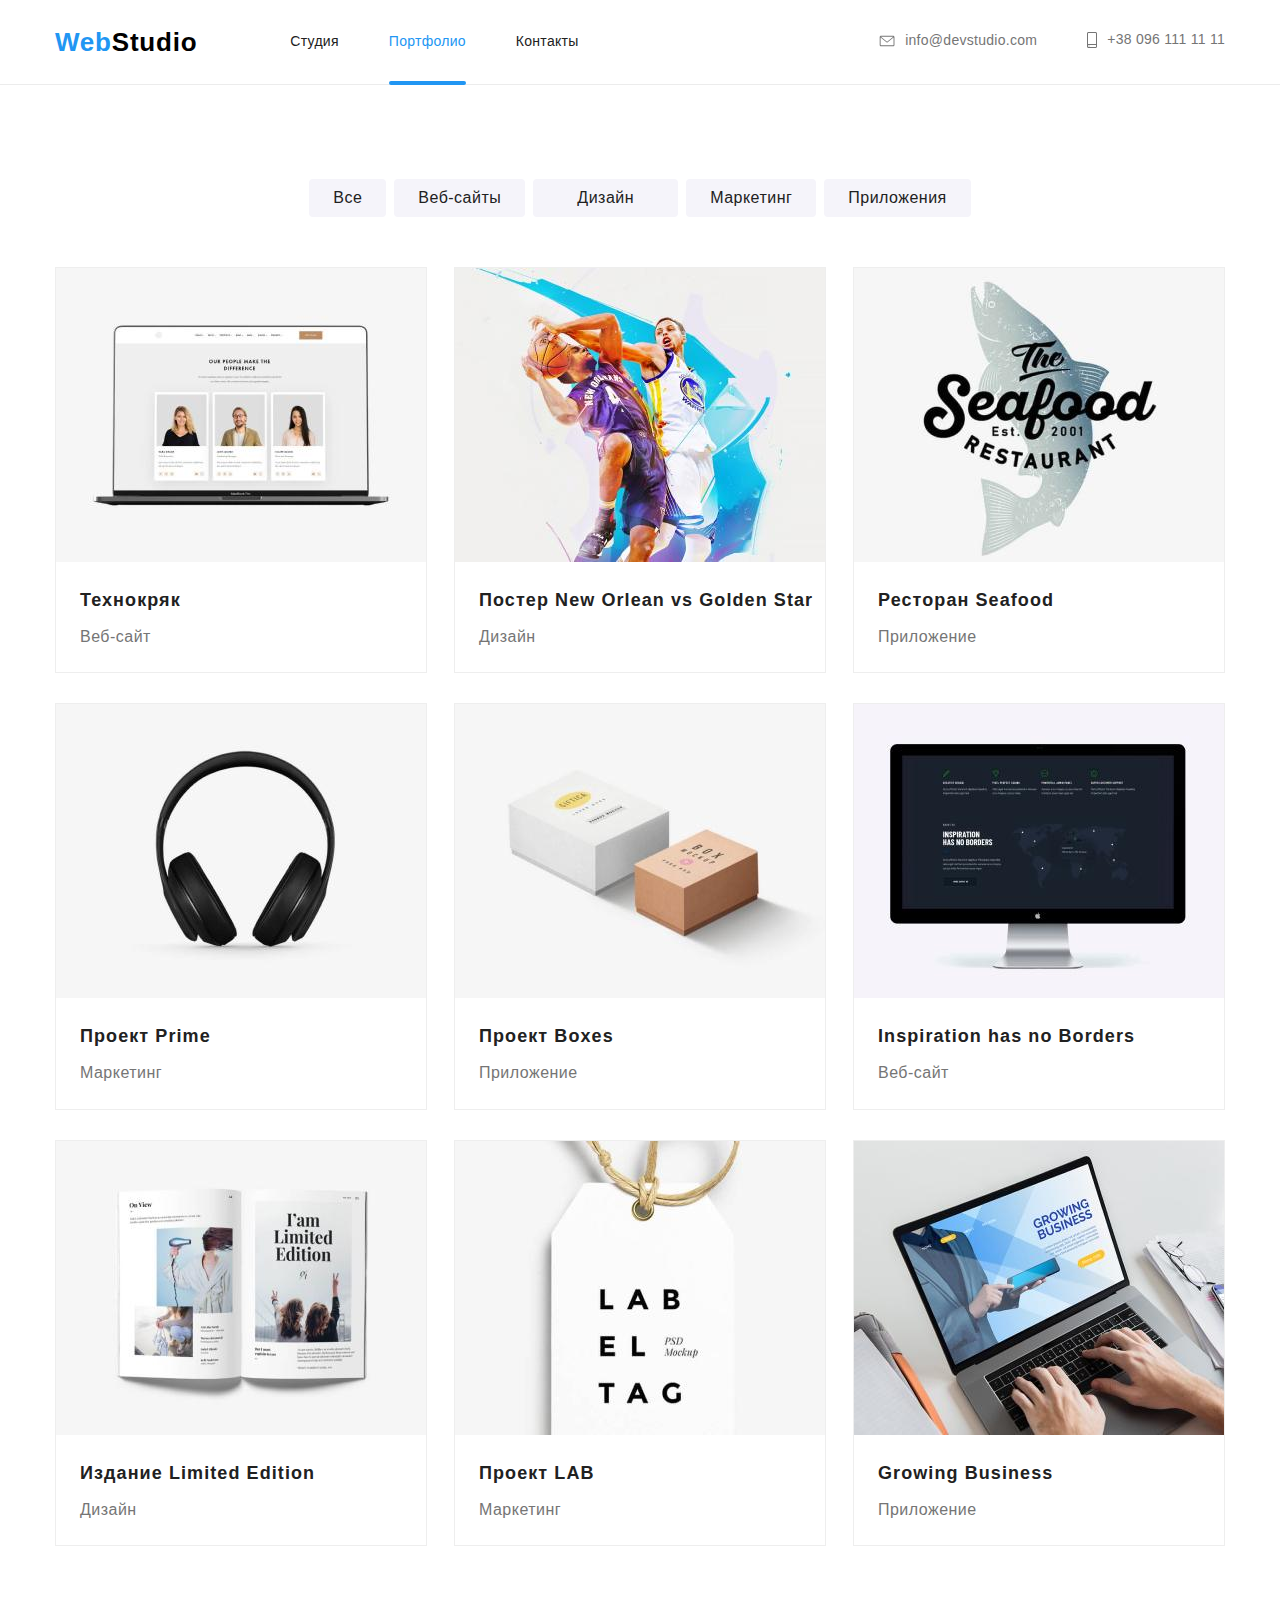
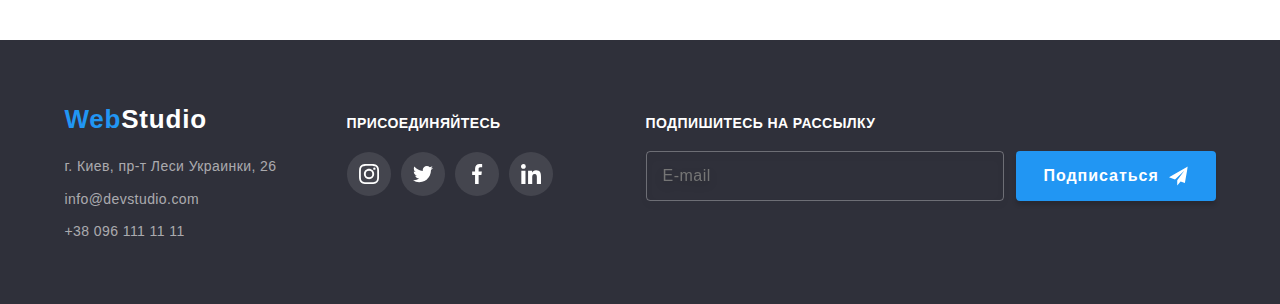
==== portfolio.html @ d6c5b0b2 "Виконано SASS компілювання" ====
<!DOCTYPE html>
<html lang="ru">
  <head>
    <meta charset="UTF-8" />
    <meta http-equiv="X-UA-Compatible" content="IE=edge" />
    <meta name="viewport" content="width=device-width, initial-scale=1.0" />
    <title>Портфолио</title>
    <link
      href="https://fonts.google.com/share?selection.family=Raleway:wght@700%7CRoboto:wght@400;500;700;900"
      rel="stylesheet"
    />
    <link
      rel="stylesheet"
      href="https://cdnjs.cloudflare.com/ajax/libs/modern-normalize/1.0.0/modern-normalize.min.css"
    />
    <link rel="stylesheet" href="./css/styles.css" />
  </head>
  <body>
    <!-- Header -->
    <header class="header">
      <div class="container header-container">
        <nav class="header-nav">
          <a class="nav-logo" href=""> <span class="web">Web</span>Studio</a>
          <ul class="site-nav">
            <li class="header-item">
              <a href="./index.html" class="link">Студия</a>
            </li>
            <li class="header-item">
              <a href="./portfolio.html" class="link current">Портфолио</a>
            </li>
            <li class="header-item">
              <a href="" class="link">Контакты</a>
            </li>
          </ul>
        </nav>
        <ul class="contact">
        <li class="contact-item">
          <a href="mailto:info@devstudio.com" class="link">
            <svg class="contact-icon" width="16px" height="12px">
              <use href="./images/images-decoration/icons.svg#icon-envelope" class="contact-icon-svg"></use>
            </svg>info@devstudio.com</a>
        </li>
        <li class="contact-item">
          <a href="tel:+380961111111" class="link"><svg class="contact-icon" width="10px" height="16px">
              <use href="./images/images-decoration/icons.svg#icon-smartphone" class="contact-icon-svg"></use>
            </svg>+38 096 111 11 11</a>
        </li>
      </ul>
      </div>
    </header>
    <main>
      <!-- Portfolio -->
      <section class="section Portfolio">
        <div class="container">
          <h1 hidden>Filter-bottons</h1>
          <ul class="buttons-list">
            <li class="buttons">
              <button class="button all current" type="button">Все</button>
            </li>
            <li class="buttons">
              <button class="button sites" type="button">Веб-сайты</button>
            </li>
            <li class="buttons">
              <button class="button designe" type="button">Дизайн</button>
            </li>
            <li class="buttons">
              <button class="button marketing" type="button">Маркетинг</button>
            </li>
            <li class="buttons">
              <button class="button apps" type="button">Приложения</button>
            </li>
          </ul>
          <!-- All filters -->
          <h2 class="filter-title" hidden>All-filters</h2>
          <ul class="filter-list">
            <li class="filter-item">
              <a href="" class="filter-item-link">
                <div class="image-thumb">
                <img
                  class="filter-img"
                  src="./images/images-portfolio/img1.jpg"
                  alt="открытый лептоп"
                  width="370"
                  height="294"
                />
                <div class="overlay-filter-item">
                   <p class="overlay-filter-item-text">Технокряк это современная площадка распространения коронавируса. Компании используют эту платформу для цифрового шпионажа и атак на защищённые сервера конкурентов.</p>
                </div>
                </div>
                <div class="filter">
                  <h3 class="filter-subtitle">Технокряк</h3>
                  <p class="filter-paragraph">Веб-сайт</p>
                </div>
              </a>
            </li>
            <li class="filter-item">
              <a href="" class="filter-item-link">
                <div class="image-thumb">
                <img
                  class="filter-img"
                  src="./images/images-portfolio/img2.jpg"
                  alt="баскетболисты"
                  width="370"
                  height="294"
                />
                <div class="overlay-filter-item">
                   <p class="overlay-filter-item-text">Технокряк это современная площадка распространения коронавируса. Компании используют эту платформу для цифрового шпионажа и атак на защищённые сервера конкурентов.</p>
                </div>
                </div>
                <div class="filter lessmargin">
                  <h3 class="filter-subtitle" lang="en">
                    <span>Постер</span> New Orlean vs Golden Star
                  </h3>
                  <p class="filter-paragraph">Дизайн</p>
                </div>
              </a>
            </li>
            <li class="filter-item">
              <a href="" class="filter-item-link">
                <div class="image-thumb">
                <img
                  class="filter-img"
                  src="./images/images-portfolio/img3.jpg"
                  alt="логотип ресторана"
                  width="370"
                  height="294"
                />
                <div class="overlay-filter-item">
                   <p class="overlay-filter-item-text">Технокряк это современная площадка распространения коронавируса. Компании используют эту платформу для цифрового шпионажа и атак на защищённые сервера конкурентов.</p>
                </div>
                </div>
                <div class="filter">
                  <h3 class="filter-subtitle" lang="en">
                    <span>Ресторан</span> Seafood
                  </h3>
                  <p class="filter-paragraph">Приложение</p>
                </div>
              </a>
            </li>
            <li class="filter-item">
              <a href="" class="filter-item-link">
                <div class="image-thumb">
                <img
                  class="filter-img"
                  src="./images/images-portfolio/img4.jpg"
                  alt="наушники"
                  width="370"
                  height="294"
                />
                <div class="overlay-filter-item">
                   <p class="overlay-filter-item-text">Технокряк это современная площадка распространения коронавируса. Компании используют эту платформу для цифрового шпионажа и атак на защищённые сервера конкурентов.</p>
                </div>
                </div>
                <div class="filter">
                  <h3 class="filter-subtitle" lang="en">
                    <span>Проект</span> Prime
                  </h3>
                  <p class="filter-paragraph">Маркетинг</p>
                </div>
              </a>
            </li>
            <li class="filter-item">
              <a href="" class="filter-item-link">
                <div class="image-thumb">
                <img
                  class="filter-img"
                  src="./images/images-portfolio/img5.jpg"
                  alt="белая и коричневая коробки"
                  width="370"
                  height="294"
                />
                <div class="overlay-filter-item">
                   <p class="overlay-filter-item-text">Технокряк это современная площадка распространения коронавируса. Компании используют эту платформу для цифрового шпионажа и атак на защищённые сервера конкурентов.</p>
                </div>
                </div>
                <div class="filter">
                  <h3 class="filter-subtitle" lang="en">
                    <span>Проект</span> Boxes
                  </h3>
                  <p class="filter-paragraph">Приложение</p>
                </div>
              </a>
            </li>
            <li class="filter-item">
              <a href="" class="filter-item-link">
                <div class="image-thumb">
                <img
                  class="filter-img"
                  src="./images/images-portfolio/img6.jpg"
                  alt="монитор Mac"
                  width="370"
                  height="294"
                />
                <div class="overlay-filter-item">
                   <p class="overlay-filter-item-text">Технокряк это современная площадка распространения коронавируса. Компании используют эту платформу для цифрового шпионажа и атак на защищённые сервера конкурентов.</p>
                </div>
                </div>
                <div class="filter">
                  <h3 class="filter-subtitle" lang="en">
                    Inspiration has no Borders
                  </h3>
                  <p class="filter-paragraph">Веб-сайт</p>
                </div>
              </a>
            </li>
            <li class="filter-item">
              <a href="" class="filter-item-link">
                <div class="image-thumb">
                <img
                  class="filter-img"
                  src="./images/images-portfolio/img7.jpg"
                  alt="развернутый журнал"
                  width="370"
                  height="294"
                />
                <div class="overlay-filter-item">
                   <p class="overlay-filter-item-text">Технокряк это современная площадка распространения коронавируса. Компании используют эту платформу для цифрового шпионажа и атак на защищённые сервера конкурентов.</p>
                </div>
                </div>
                <div class="filter">
                  <h3 class="filter-subtitle" lang="en">
                    <span>Издание</span> Limited Edition
                  </h3>
                  <p class="filter-paragraph">Дизайн</p>
                </div>
              </a>
            </li>
            <li class="filter-item">
              <a href="" class="filter-item-link">
                <div class="image-thumb">
                <img
                  class="filter-img"
                  src="./images/images-portfolio/img8.jpg"
                  alt="этикетка"
                  width="370"
                  height="294"
                />
                <div class="overlay-filter-item">
                   <p class="overlay-filter-item-text">Технокряк это современная площадка распространения коронавируса. Компании используют эту платформу для цифрового шпионажа и атак на защищённые сервера конкурентов.</p>
                </div>
                </div>
                <div class="filter">
                  <h3 class="filter-subtitle" lang="en">
                    <span>Проект</span> LAB
                  </h3>
                  <p class="filter-paragraph">Маркетинг</p>
                </div>
              </a>
            </li>
            <li class="filter-item">
              <a href="" class="filter-item-link">
                <div class="image-thumb">
                <img
                  class="filter-img"
                  src="./images/images-portfolio/img9.jpg"
                  alt="лептоп Mac"
                  width="370"
                  height="294"
                />
                <div class="overlay-filter-item">
                   <p class="overlay-filter-item-text">Технокряк это современная площадка распространения коронавируса. Компании используют эту платформу для цифрового шпионажа и атак на защищённые сервера конкурентов.</p>
                </div>
                </div>
                <div class="filter">
                  <h3 class="filter-subtitle" lang="en">Growing Business</h3>
                  <p class="filter-paragraph">Приложение</p>
                </div>
              </a>
            </li>
          </ul>
        </div>
      </section>
    </main>
    <!-- Footer -->
    <footer class="footer">
      <div class="footer-container">
      <div class="footer-nav">
      <a href="" class="footer-logo"> <span class="web">Web</span>Studio</a>
      <address class="address">
        <ul class="address-list">
          <li class="list-item">
            <a href="" class="address-link">г. Киев, пр-т Леси Украинки, 26</a>
          </li>
          <li class="list-item">
            <a href="mailto:info@devstudio.com" class="address-link mail">info@devstudio.com</a>
          </li>
          <li class="list-item">
            <a href="tel:+380961111111" class="address-link tel">+38 096 111 11 11</a>
          </li>
        </ul>
      </address>
      </div>
      <div class="footer-connection">
        <h3 class="connection-title">присоединяйтесь</h3>
        <ul class="social-items">
          <li class="socials">
                <a href="https://www.instagram.com/" class="social-link">
                  <svg class="footer-social-icon" width="20px" height="20px">
                    <use href="./images/images-decoration/icons.svg#icon-instagram"></use>
                    </use>
                  </svg>
                </a>
            </li>
            <li class="socials">
                <a href="https://twitter.com/" class="social-link">
                  <svg class="footer-social-icon" width="20px" height="20px">
                    <use href="./images/images-decoration/icons.svg#icon-twitter"></use>
                    </use>
                  </svg>
                </a>
            </li>
            <li class="socials">
                <a href="https://www.facebook.com/" class="social-link">
                  <svg class="footer-social-icon" width="20px" height="20px">
                    <use href="./images/images-decoration/icons.svg#icon-facebook"></use>
                    </use>
                  </svg>
                </a>
            </li>
            <li class="socials">
                <a href="https://www.linkedin.com/" class="social-link">
                  <svg class="footer-social-icon" width="20px" height="20px">
                    <use href="./images/images-decoration/icons.svg#icon-linkedin"></use>
                    </use>
                  </svg>
                </a>
            </li>
        </ul>
      </div>
      <form action="footer-form" class="footer-form">
        <h3 class="form-title">Подпишитесь на рассылку</h3>
        <div class="form-thumb">
          <label class="footer-form-fild">
             <input type="email" class="footer-form-input" name="email" placeholder="E-mail">
           </label>
         <button type="submit" class="footer-form-button">Подписаться 
           <svg class="footer-form-icon" width="20px" height="20px">
                <use href="./images/images-decoration/icons.svg#icon-telegram">
                </use>
          </svg>
         </button>
        </div>
        </form>
        </div>
      </div>
    </footer>
  </body>
</html>
---- css/styles.css ----
:root {
  --primary-text-color: #757575;
  --secondary-text-color: #ffffff;
  --title-text-color: #212121;
  --accent-color: #2196f3;
  --background-hero: #2f303a;
  --background-footer: #2f303a;
  --background-ourteam: #f5f4fa;
  --fill-icon-social: #afb1b8;
}
body {
  font-family: "Roboto", "Raleway", sans-serif;
  color: #757575;
  background-color: #ffffff;
  font-style: normal;
}

ul {
  list-style: none;
  padding: 0;
  margin: 0;
}
button {
  cursor: pointer;
}
h1,
h2,
h3,
p {
  margin: 0;
  padding: 0;
}
img {
  display: block;
  max-width: 100%;
  height: auto;
  margin: 0px;
}
.container {
  width: 1200px;
  margin: 0 auto;
  padding: 0px 15px;
}
.header {
  max-width: 1600px;
  border-bottom: 1px solid #ececec;
}

/* Site nav */
.header-container {
  display: flex;
  align-items: center;
  padding: 0px 15px;
}
.header-nav {
  display: flex;
  align-items: center;
}
.site-nav {
  display: flex;
  align-items: center;
}
.header-item {
  margin-right: 50px;
}
.header-item:first-child {
  margin-left: 93px;
}
.contact-item {
  margin-left: 50px;
  padding-top: 32px;
  padding-bottom: 32px;
}
.contact-item:first-child {
  margin-left: 0;
}
.contact {
  display: flex;
  margin-left: auto;
  align-items: center;
}
.site-nav .link.current {
  position: relative;
  padding: 32px 0px;
  color: var(--accent-color);
}
.site-nav .link.current::after {
  position: absolute;
  bottom: -3px;
  left: 0px;
  content: "";
  width: 100%;
  height: 4px;
  background-color: var(--accent-color);
  border-radius: 2px;
  opacity: 1;
  transition-duration: 250ms;
  transition-timing-function: cubic-bezier(0.4, 0, 0.2, 1);
}
.site-nav .link {
  color: var(--title-text-color);
  font-weight: 500;
  font-size: 14px;
  line-height: 1.14;
  letter-spacing: 0.02em;
  color: var(--title-text-color);
  text-decoration: none;
  display: block;

  transition-property: color, background-color;
  transition-duration: 250ms;
  transition-timing-function: cubic-bezier(0.4, 0, 0.2, 1);
}
.site-nav .link:hover,
.site-nav .link:focus {
  color: var(--accent-color);
}

.contact .link {
  display: inline-flex;
  align-items: center;
  color: var(--primary-text-color);
  font-style: normal;
  font-weight: 500;
  font-size: 14px;
  line-height: 1.14;
  letter-spacing: 0.02em;
  text-decoration: none;
  transition-property: color;
  transition-duration: 250ms;
  transition-timing-function: cubic-bezier(0.4, 0, 0.2, 1);
}
.contact-icon {
  margin-right: 10px;
  fill: var(--primary-text-color);
}
.contact .link:hover,
.contact .link:focus {
  color: var(--accent-color);
}
.contact .link:hover .contact-icon,
.contact .link:focus .contact-icon {
  fill: var(--accent-color);
}
.nav-logo {
  font-family: "Raleway", sans-serif;
  font-weight: bold;
  font-size: 26px;
  line-height: 1.19;
  letter-spacing: 0.03em;
  text-decoration: none;
  color: #000000;
  text-decoration: none;
  display: block;
}
.web {
  font-family: "Raleway", sans-serif;
  font-weight: bold;
  font-size: 26px;
  line-height: 1.19;
  letter-spacing: 0.03em;
  text-decoration: none;
  color: var(--accent-color);
  text-decoration: none;
}

/* Hero section */
.section {
  max-width: 1600px;
  padding: 94px 0px;
}
.section.work {
  padding-top: 0px;
}
.hero-sec {
  max-width: 1600px;
  max-height: 600px;
  text-align: center;
  padding: 200px 0px;
  background-color: #c4c4c4;
  background-image: linear-gradient(
      rgba(47, 48, 58, 0.4),
      rgba(47, 48, 58, 0.4)
    ),
    url(../images/images-decoration/Img-hero.jpg);
  background-size: cover;
  background-position: center;
  background-repeat: no-repeat;
}

.hero-title {
  font-weight: 900;
  font-size: 44px;
  line-height: 1.36;
  letter-spacing: 0.06em;
  text-transform: uppercase;
  color: var(--secondary-text-color);
  margin-bottom: 30px;
}
.hero-sec .button {
  padding: 10px 32px;
  box-shadow: 0px 4px 4px rgba(0, 0, 0, 0.15);
  color: var(--secondary-text-color);
  text-align: center;
  letter-spacing: 0.06em;
  min-width: 200px;
  height: 50px;
  background-color: var(--accent-color);
}

/* Our advantages */
.list {
  display: flex;
  padding: 0;
  margin: 0;
  list-style: none;
  justify-content: center;
}
.list-item {
  max-width: 270px;
  margin-right: 0px;
  margin-bottom: 9px;
}
.list-item-icons {
  display: flex;
  align-items: center;
  justify-content: center;
  width: 270px;
  height: 120px;
  background-color: #f5f4fa;
  border-radius: 4px;
  margin-bottom: 30px;
}

.address-list > .list-item:nth-child(3) {
  margin-bottom: 0px;
}
.list-item.item {
  margin-bottom: 0px;
}
.list-item:nth-child(4) {
  margin-right: 0px;
}
.list-text {
  width: 270px;
}
.list-text.details {
  margin-right: 14px;
}
.list-text.punctuality {
  margin-right: 46px;
}
.list-text.planing {
  margin-right: 30px;
}

.advantages-title:first-child {
  margin-top: 0px;
}
.advantages-title {
  margin-bottom: 10px;
  font-weight: bold;
  font-size: 14px;
  line-height: 1.14;
  letter-spacing: 0.03em;
  text-transform: uppercase;
  color: var(--title-text-color);
  margin-top: 10px;
}
.advantages-text {
  font-size: 14px;
  line-height: 1.71;
  letter-spacing: 0.03em;
  color: var(--primary-text-color);
}

/* Our work */
.work-title {
  font-weight: bold;
  font-size: 36px;
  line-height: 1.17;
  letter-spacing: 0.03em;
  color: var(--title-text-color);
  text-align: center;
  margin-bottom: 50px;
}
.examples {
  display: flex;
  justify-content: space-between;
}
.card {
  position: relative;
}
.card-thumb {
  display: flex;
  justify-content: center;
  position: absolute;
  bottom: 0px;
  left: 0px;
  width: 100%;
  background: rgba(47, 48, 58, 0.8);
}
.card-title {
  font-style: normal;
  font-weight: bold;
  font-size: 14px;
  line-height: 1.14;
  letter-spacing: 0.03em;
  text-transform: uppercase;
  color: #ffffff;
  padding: 27px 0px;
}

/* Our team */
.team-title {
  font-weight: bold;
  font-size: 36px;
  line-height: 1.17;
  letter-spacing: 0.03em;
  color: var(--title-text-color);
  text-align: center;
  margin-bottom: 50px;
}
.team-names {
  font-weight: 500;
  font-size: 16px;
  line-height: 1.19;
  letter-spacing: 0.03em;
  color: var(--title-text-color);
  height: 19px;
  margin-top: 30px;
  margin-bottom: 10px;
}
.team-text {
  font-size: 16px;
  line-height: 1.19;
  letter-spacing: 0.03em;
  color: var(--primary-text-color);
  margin-bottom: 0;
}
.team-text.first {
  min-width: 130px;
  text-align: center;
}
.team-text.second {
  min-width: 147px;
  text-align: center;
}
.team-text.third {
  min-width: 76px;
  margin-left: 97px;
  margin-right: 97px;
}
.team-text.fourth {
  min-width: 87px;
  text-align: center;
}

.team-names.first {
  min-width: 151px;
  text-align: center;
}
.team-names.second {
  min-width: 109px;
  text-align: center;
}
.team-names.third {
  min-width: 137px;
  margin-left: 67px;
  margin-right: 66px;
}
.team-names.fourth {
  min-width: 134px;
  text-align: center;
}

/* Team */
.team {
  background-color: var(--background-ourteam);
}
.team-list {
  display: flex;
  justify-content: space-between;
  padding: 0;
  margin: 0;
  list-style: none;
}
.team-item {
  padding: 0;
  margin: 0;
  list-style: none;
  flex-basis: calc(100 / 3);
  background: #ffffff;
  box-shadow: 0px 1px 3px rgba(0, 0, 0, 0.12), 0px 1px 1px rgba(0, 0, 0, 0.14),
    0px 2px 1px rgba(0, 0, 0, 0.2);
  border-radius: 0px 0px 4px 4px;
}
.team-item:first-child {
  margin-left: 0;
}
.team-socials {
  display: flex;
  padding: 16px 32px 30px 32px;
}
.socials {
  margin-right: 10px;
}
.social-link {
  display: inline-flex;
  align-items: center;
  justify-content: center;
  width: 44px;
  height: 44px;
  background-color: var(--secondary-text-color);
  border-radius: 50%;
  transition-property: background-color;
  transition-duration: 250ms;
  transition-timing-function: cubic-bezier(0.4, 0, 0.2, 1);
}
.social-link:hover,
.social-link:focus {
  background-color: var(--accent-color);
  fill: var(--secondary-text-color);
}
.social-link:hover .social-icon,
.social-link:focus .social-icon {
  fill: var(--secondary-text-color);
}
.social-icon {
  fill: var(--fill-icon-social);
  transition-property: fill;
  transition-duration: 250ms;
  transition-timing-function: cubic-bezier(0.4, 0, 0.2, 1);
}

/* Clients */
.clients-title {
  font-weight: bold;
  font-size: 36px;
  line-height: 1.17;
  letter-spacing: 0.03em;
  color: var(--title-text-color);
  text-align: center;
  margin-bottom: 50px;
}
.clients-list {
  display: flex;
}
.clients-item {
  margin-right: 30px;
}
.clients-thumb {
  display: flex;
  align-items: center;
  justify-content: center;
  width: 170px;
  height: 92px;
  background-color: var(--secondary-text-color);
}

.clients-link {
  display: inline-flex;
  padding: 16px 32px;
  border: 1px solid #afb1b8;
  box-sizing: border-box;
  border-radius: 4px;
  transition-property: border;
  transition-duration: 250ms;
  transition-timing-function: cubic-bezier(0.4, 0, 0.2, 1);
}
.clients-link:hover,
.clients-link:focus {
  border: 1px solid var(--accent-color);
}
.clients-icon {
  fill: #afb1b8;
  transition-property: fill;
  transition-duration: 250ms;
  transition-timing-function: cubic-bezier(0.4, 0, 0.2, 1);
}
.clients-link:hover .clients-icon {
  fill: var(--accent-color);
}

/* Footer */
.footer-logo {
  display: block;
  margin-bottom: 20px;
  font-family: "Raleway", sans-serif;
  font-weight: bold;
  font-size: 26px;
  line-height: 1.19;
  letter-spacing: 0.03em;
  color: var(--secondary-text-color);
  text-decoration: none;
}

.footer {
  display: flex;
  background-color: var(--background-footer);
  padding-top: 60px;
  padding-bottom: 60px;
  max-width: 1600px;
}
.address-list .address-link {
  font-style: normal;
  font-weight: normal;
  font-size: 14px;
  line-height: 1.71;
  letter-spacing: 0.03em;
  color: rgba(255, 255, 255, 0.6);
  text-decoration: none;
  transition-property: color;
  transition-duration: 250ms;
  transition-timing-function: cubic-bezier(0.4, 0, 0.2, 1);
}
.address-list .address-link:hover,
.address-list .address-link:focus {
  color: var(--accent-color);
}
.address-link {
  display: block;
}
.footer-container {
  display: flex;
  align-items: baseline;
  margin: 0 auto;
  max-width: 1200px;
  padding-left: 15px;
  padding-right: 15px;
}
.footer-connection {
  width: 206px;
  height: 80px;
  margin-left: 70px;
}
.connection-title {
  margin-bottom: 20px;
  font-weight: 700;
  font-size: 14px;
  line-height: 1.14;
  letter-spacing: 0.03em;
  text-transform: uppercase;
  color: var(--secondary-text-color);
}
.social-items {
  display: flex;
}
.socials {
  margin-right: 10px;
}
.socials:last-child {
  margin: 0;
}
.social-link {
  display: inline-flex;
  align-items: center;
  justify-content: center;
  width: 44px;
  height: 44px;
  background-color: rgba(255, 255, 255, 0.1);
  border-radius: 50%;
}

.form-thumb {
  display: inline-flex;
}
.footer-social-icon {
  fill: var(--secondary-text-color);
}
.footer-form {
  display: inline-flex;
  align-items: baseline;
  flex-wrap: wrap;
  width: 570px;
  height: 86px;
  margin-left: 93px;
}
.footer-form-fild {
  display: inline-flex;
  align-items: center;
  justify-content: center;
}
.form-title {
  display: block;
  font-style: normal;
  font-weight: bold;
  font-size: 14px;
  line-height: 16px;
  letter-spacing: 0.03em;
  text-transform: uppercase;
  color: var(--secondary-text-color);
  margin-bottom: 20px;
  padding-top: 15px;
}
.footer-form-input {
  outline: none;
  font-style: normal;
  font-weight: 400;
  font-size: 16px;
  line-height: 1.25;
  display: flex;
  align-items: center;
  letter-spacing: 0.03em;
  color: rgba(255, 255, 255, 0.6);
  width: 358px;
  height: 50px;
  padding: 15px 16px;
  margin-right: 12px;
  color: var(--title--text-color);
  background: none;
  border: 1px solid rgba(255, 255, 255, 0.3);
  box-sizing: border-box;
  filter: drop-shadow(0px 4px 4px rgba(0, 0, 0, 0.15));
  border-radius: 4px;
  transition: border 250ms cubic-bezier(0.4, 0, 0.2, 1);
}
.footer-form-input:hover,
.footer-form-input:focus {
  border: 1px solid var(--accent-color);
  transition: border 250ms cubic-bezier(0.4, 0, 0.2, 1);
}
.footer-form-button {
  display: flex;
  align-items: center;
  font-style: normal;
  font-weight: bold;
  font-size: 16px;
  line-height: 30px;
  text-align: center;
  letter-spacing: 0.06em;
  width: 200px;
  height: 50px;
  color: var(--secondary-text-color);
  background-color: var(--accent-color);
  border: none;
  box-shadow: 0px 4px 4px rgba(0, 0, 0, 0.15);
  border-radius: 4px;
  padding: 10px 28px;
  transition-property: border;
  transition-duration: 250ms;
  transition-timing-function: cubic-bezier(0.4, 0, 0.2, 1);
}
.footer-form-icon {
  height: 24px;
  width: 24px;
  margin-left: 10px;
}

/* Portfolio */
.filter-subtitle {
  font-weight: bold;
  font-size: 18px;
  line-height: 2;
  letter-spacing: 0.06em;
  color: var(--title-text-color);
  padding-top: 20px;
  padding-left: 24px;
  padding-bottom: 4px;
}
.filter-paragraph {
  font-size: 16px;
  line-height: 1.88;
  letter-spacing: 0.03em;
  color: var(--primary-text-color);
  padding-top: 0px;
  padding-left: 24px;
  padding-right: 24px;
  padding-bottom: 20px;
}
.filter-list {
  display: flex;
  padding: 0;
  margin: 0;
  list-style: none;
  flex-wrap: wrap;
  justify-content: space-between;
}
.filter-item {
  /* position: relative; */
  padding: 0;
  margin-bottom: 30px;
  list-style: none;
  flex-basis: calc(100 / 3);
  background: #ffffff;
  border: 1px solid #eeeeee;
}
.filter-item > .filter.lessmargin {
  margin: 18px;
}
.filter-item:nth-child(n + 7) {
  margin: 0px;
}

.filter-item-link {
  display: block;
  text-decoration: none;
  transition-property: box-shadow;
  transition-duration: 250ms;
  transition-timing-function: cubic-bezier(0.4, 0, 0.2, 1);
}
.filter-item-link:hover,
.filter-item-link:focus {
  box-shadow: 0px 1px 1px rgba(0, 0, 0, 0.12), 0px 4px 4px rgba(0, 0, 0, 0.06),
    1px 4px 6px rgba(0, 0, 0, 0.16);
}
.image-thumb {
  position: relative;
  overflow: hidden;
}
.overlay-filter-item {
  position: absolute;
  top: 0px;
  left: 0px;
  width: 100%;
  height: 100%;
  padding: 63px 24px;
  background-color: rgba(33, 150, 243, 0.9);
  transform: translateY(100%);
  transition: transform 250ms cubic-bezier(0.4, 0, 0.2, 1);
}
.overlay-filter-item-text {
  font-style: normal;
  font-weight: normal;
  text-align: left;
  font-size: 18px;
  line-height: 1.56;
  letter-spacing: 0.03em;
  color: var(--secondary-text-color);
}
.filter-item-link:hover .overlay-filter-item,
.filter-item-link:focus .overlay-filter-item {
  transform: translateY(0);
}

/* Botton */
.button {
  display: inline-block;
  border-radius: 4px;
  height: 38px;
  padding: 6px 22px;

  color: var(--title-text-color);
  text-align: center;
  letter-spacing: 0.03em;
  background-color: var(--background-ourteam);
  border-color: transparent;

  transition-property: color, background-color, border-color, box-shadow;
  transition-duration: 250ms;
  transition-timing-function: cubic-bezier(0.4, 0, 0.2, 1);
}
.button:hover,
.button:focus {
  color: var(--secondary-text-color);
  background-color: var(--accent-color);
  border-color: transparent;
  box-shadow: 0px 3px 1px rgba(0, 0, 0, 0.1), 0px 1px 2px rgba(0, 0, 0, 0.08),
    0px 2px 2px rgba(0, 0, 0, 0.12);
}

/* Flex Buttons */
.buttons-list .button.all {
  min-width: 73px;
}
.buttons-list .button.sites {
  min-width: 128px;
}
.buttons-list .button.designe {
  min-width: 145px;
}
.buttons-list .button.marketing {
  min-width: 103px;
}
.buttons-list .button.apps {
  min-width: 130px;
}
.buttons-list {
  display: flex;
  justify-content: center;
  margin-bottom: 50px;
}
.buttons {
  margin-right: 8px;
}
.buttons:nth-child(5) {
  margin-right: 0px;
}

/* Modal window */
.backdrop {
  position: fixed;
  top: 0;
  left: 0;
  width: 100%;
  height: 100%;
  background: rgba(0, 0, 0, 0.2);
  transition: opacity 250ms cubic-bezier(0.4, 0, 0.2, 1),
    visibility 250ms cubic-bezier(0.4, 0, 0.2, 1);
}
.backdrop.is-hidden {
  opacity: 0;
  visibility: hidden;
  pointer-events: none;
}
.modal {
  position: absolute;
  top: 50%;
  left: 50%;
  padding: 40px;
  transform: translate(-50%, -50%);
  width: 528px;
  height: 581px;
  background-color: var(--secondary-text-color);
  border-radius: 4px;
  transition: transform 250ms cubic-bezier(0.4, 0, 0.2, 1);
}

.backdrop.is-hidden .modal {
  transform: scale(2);
}
.close-button {
  position: absolute;
  top: 8px;
  right: 8px;
  display: flex;
  align-items: center;
  justify-content: center;
  border-radius: 50%;
  cursor: pointer;
  width: 30px;
  height: 30px;
  background-color: #ffffff;
  border: 1px solid #999999;
}
.close-button:hover,
.close-button:focus {
  border-color: var(--accent-color);
  border-radius: 50%;
}
.icon-close {
  width: 18px;
  height: 18px;
  justify-content: center;
  align-items: center;
  transition-property: fill;
  transition-duration: 250ms;
  transition-timing-function: cubic-bezier(0.4, 0, 0.2, 1);
}

.close-button:hover,
.close-button:focus {
  fill: var(--accent-color);
  border-color: transparent;
  box-shadow: 0px 3px 1px rgba(0, 0, 0, 0.1), 0px 1px 2px rgba(0, 0, 0, 0.08),
    0px 2px 2px rgba(0, 0, 0, 0.12);
}

.modal-thumb {
  display: flex;
  flex-direction: column;
}
.modal-title {
  font-style: normal;
  font-weight: bold;
  font-size: 20px;
  line-height: 1.15;
  text-align: center;
  letter-spacing: 0.01em;
  color: var(--title-text-color);
  margin-top: 0px;
  margin-bottom: 12px;
}
.modal-form {
  display: flex;
  flex-direction: column;
  width: auto;
  height: auto;
  position: relative;
}
.label-fild-thumb {
  margin-bottom: 10px;
}
.label-fild-thumb:nth-child(4) {
  margin-bottom: 20px;
}
.label-fild {
  display: block;
  position: relative;
}
.label-name {
  display: block;
  font-style: normal;
  font-weight: normal;
  font-size: 12px;
  line-height: 14px;
  letter-spacing: 0.01em;
  color: var(--primary-text-color);
  margin-bottom: 4px;
}
.label-input {
  width: 100%;
  height: 40px;
  border: 1px solid rgba(33, 33, 33, 0.2);
  box-sizing: border-box;
  border-radius: 4px;
  padding-left: 42px;
}
.modal-textarea {
  width: 100%;
  height: 120px;
  font-style: normal;
  font-weight: normal;
  font-size: 12px;
  line-height: 1.17;
  letter-spacing: 0.01em;
  color: rgba(117, 117, 117, 0.5);
  border: 1px solid rgba(33, 33, 33, 0.2);
  box-sizing: border-box;
  border-radius: 4px;
  padding: 12px 16px;
  resize: none;
}
.modal-icon {
  position: absolute;
  height: 18px;
  width: 18px;
  left: 12px;
  top: 50%;
}
.label-checkbox-thumb {
  text-align: center;
}
.label-checkbox {
  display: inline-block;
  text-align: center;
  position: relative;
  font-style: normal;
  font-weight: normal;
  text-align: center;
  font-size: 14px;
  line-height: 1.71;
  letter-spacing: 0.03em;
  color: var(--primary-text-color);
}
.modal-form-checkbox {
  position: absolute;
  width: 1px;
  height: 1px;
  margin: -1px;
  border: 0;
  padding: 0;
  clip: rect(0 0 0 0);
  overflow: hidden;
}
.modal-button-send-thumb {
  margin-top: 30px;
}
.modal-button-send {
  display: flex;
  justify-content: center;
}
.modal-form-button {
  font-style: normal;
  font-weight: bold;
  font-size: 16px;
  line-height: 30px;
  text-align: center;
  letter-spacing: 0.06em;
  width: 200px;
  height: 50px;
  color: var(--secondary-text-color);
  background-color: var(--accent-color);
  border: none;
  box-shadow: 0px 4px 4px rgba(0, 0, 0, 0.15);
  border-radius: 4px;
  padding: 10px 0px;
  transition-property: border;
  transition-duration: 250ms;
  transition-timing-function: cubic-bezier(0.4, 0, 0.2, 1);
}
.checkbox-link {
  color: var(--accent-color);
  text-decoration: underline;
}
.checkbox-icon {
  display: inline-block;
  width: 16px;
  height: 15px;
  border: 2px solid var(--title-text-color);
  border-radius: 2px;
}

.modal-form-checkbox:checked + .checkbox-icon {
  border-color: var(--accent-color);
  background-color: var(--accent-color);
  background-image: url("../images/images-decoration/icon-check.svg");
  background-size: contain;
  background-origin: border-box;
}
.label-input:hover,
.label-input:focus,
.label-input:active {
  cursor: pointer;
  outline: none;
  border: 1px solid var(--accent-color);
  transition: border 250ms cubic-bezier(0.4, 0, 0.2, 1);
}
.modal-textarea:hover,
.modal-textarea:focus,
.modal-textarea:active {
  cursor: pointer;
  outline: none;
  border: 1px solid var(--accent-color);
  transition: border 250ms cubic-bezier(0.4, 0, 0.2, 1);
}
.label-input:hover ~ .label-icon,
.label-input:focus ~ .label-icon {
  cursor: pointer;
  fill: var(--accent-color);
}
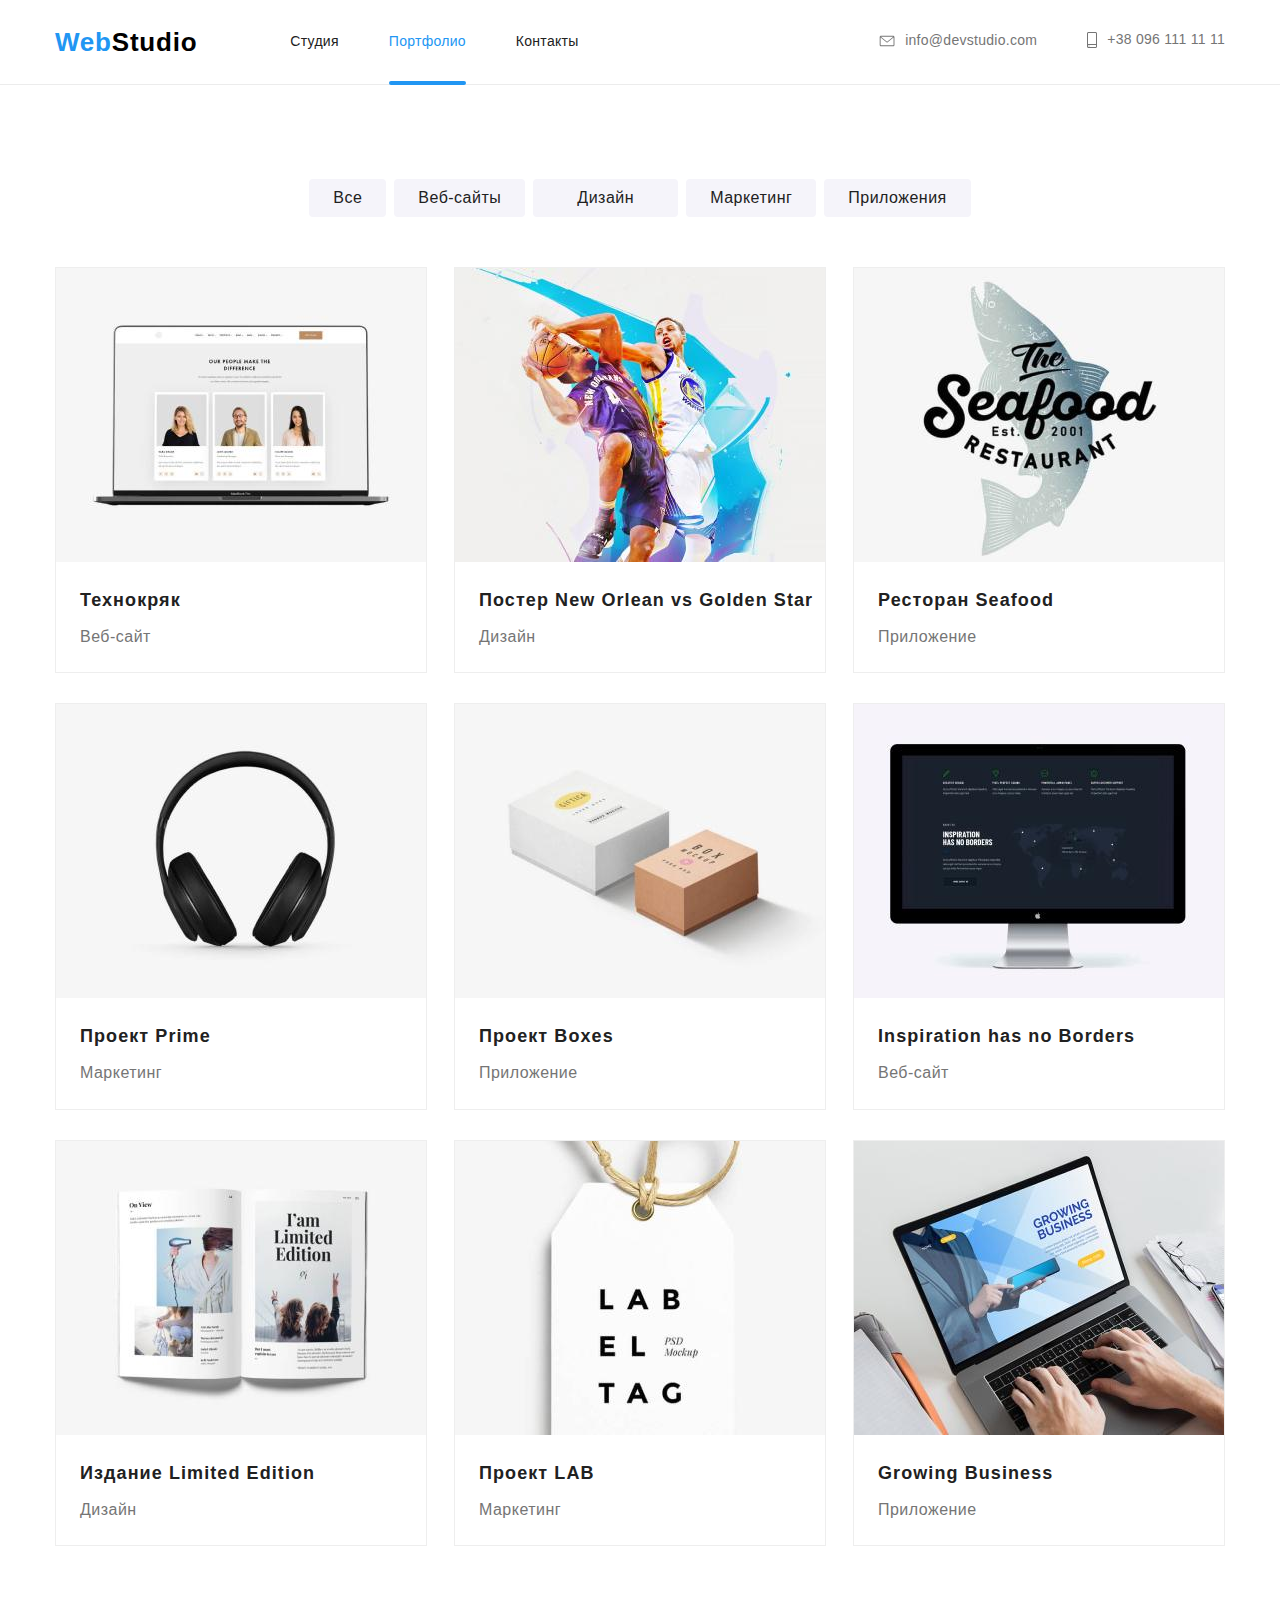
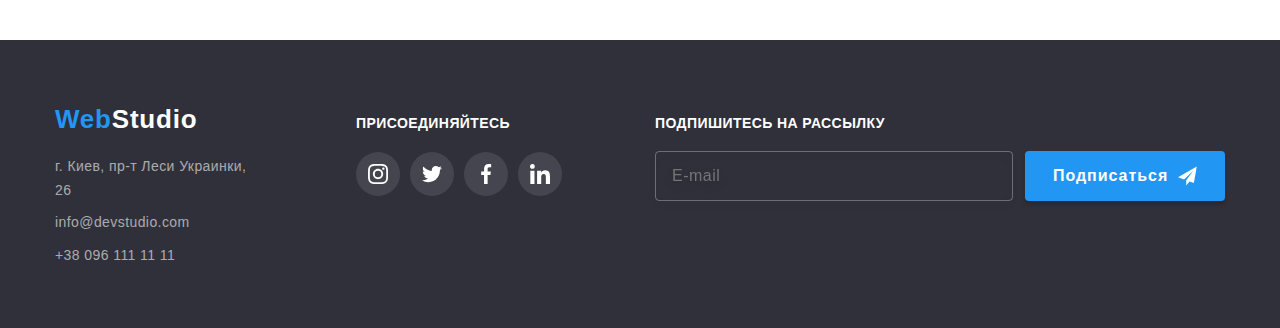
==== commit b653fbe8: "Виконано конкатенацію" ====
--- a/portfolio.html
+++ b/portfolio.html
@@ -13,6 +13,7 @@
       rel="stylesheet"
       href="https://cdnjs.cloudflare.com/ajax/libs/modern-normalize/1.0.0/modern-normalize.min.css"
     />
+    <!-- <link rel="stylesheet" href="./css/main.min.css" /> -->
     <link rel="stylesheet" href="./css/styles.css" />
   </head>
   <body>
--- a/css/main.min.css
+++ b/css/main.min.css
@@ -0,0 +1,2 @@
+:root{--primary-text-color: #757575;--secondary-text-color: #ffffff;--title-text-color: #212121;--accent-color: #2196f3;--background-hero: #2f303a;--background-footer: #2f303a;--background-ourteam: #f5f4fa;--fill-icon-social: #afb1b8}body{font-family:"Roboto", "Raleway", sans-serif;color:#757575;background-color:#ffffff;font-style:normal}ul{list-style:none;padding:0;margin:0}button{cursor:pointer}h1,h2,h3,p{margin:0;padding:0}img{display:block;max-width:100%;height:auto;margin:0px}.container{width:1200px;margin:0 auto;padding:0px 15px}.header{max-width:1600px;border-bottom:1px solid #ececec}.header-container{display:flex;align-items:center;padding:0px 15px}.header-nav{display:flex;align-items:center}.site-nav{display:flex;align-items:center}.header-item{margin-right:50px}.header-item:first-child{margin-left:93px}.contact-item{margin-left:50px;padding-top:32px;padding-bottom:32px}.contact-item:first-child{margin-left:0}.contact{display:flex;margin-left:auto;align-items:center}.site-nav .link.current{position:relative;padding:32px 0px;color:var(--accent-color)}.site-nav .link.current::after{position:absolute;bottom:-3px;left:0px;content:"";width:100%;height:4px;background-color:var(--accent-color);border-radius:2px;opacity:1;transition-duration:250ms;transition-timing-function:cubic-bezier(0.4, 0, 0.2, 1)}.site-nav .link{color:var(--title-text-color);font-weight:500;font-size:14px;line-height:1.14;letter-spacing:0.02em;color:var(--title-text-color);text-decoration:none;display:block;transition-property:color, background-color;transition-duration:250ms;transition-timing-function:cubic-bezier(0.4, 0, 0.2, 1)}.site-nav .link:hover,.site-nav .link:focus{color:var(--accent-color)}.contact .link{display:inline-flex;align-items:center;color:var(--primary-text-color);font-style:normal;font-weight:500;font-size:14px;line-height:1.14;letter-spacing:0.02em;text-decoration:none;transition-property:color;transition-duration:250ms;transition-timing-function:cubic-bezier(0.4, 0, 0.2, 1)}.contact-icon{margin-right:10px;fill:var(--primary-text-color)}.contact .link:hover .contact-icon,.contact .link:focus .contact-icon{fill:var(--accent-color)}.contact .link:hover,.contact .link:focus{color:var(--accent-color)}.nav-logo{font-family:"Raleway", sans-serif;font-weight:bold;font-size:26px;line-height:1.19;letter-spacing:0.03em;text-decoration:none;color:#000000;text-decoration:none;display:block}.web{font-family:"Raleway", sans-serif;font-weight:bold;font-size:26px;line-height:1.19;letter-spacing:0.03em;text-decoration:none;color:var(--accent-color);text-decoration:none}.section{max-width:1600px;padding:94px 0px}.section.work{padding-top:0px}.hero-sec{max-width:1600px;max-height:600px;text-align:center;padding:200px 0px;background-color:#c4c4c4;background-image:linear-gradient(rgba(47,48,58,0.4), rgba(47,48,58,0.4)),url(../images/images-decoration/Img-hero.jpg);background-size:cover;background-position:center;background-repeat:no-repeat}.hero-sec .button{padding:10px 32px;box-shadow:0px 4px 4px rgba(0,0,0,0.15);color:var(--secondary-text-color);text-align:center;letter-spacing:0.06em;min-width:200px;height:50px;background-color:var(--accent-color)}.hero-title{font-weight:900;font-size:44px;line-height:1.36;letter-spacing:0.06em;text-transform:uppercase;color:var(--secondary-text-color);margin-bottom:30px}.list{display:flex;padding:0;margin:0;list-style:none;justify-content:center}.list-item{max-width:270px;margin-right:30px;margin-bottom:9px}.list-item.item{margin-bottom:0px}.list-item:nth-child(4){margin-right:0px}.address-list>.list-item:nth-child(3){margin-bottom:0px}.list-item-icons{display:flex;align-items:center;justify-content:center;width:270px;height:120px;background-color:#f5f4fa;border-radius:4px;margin-bottom:30px}.list-text{width:270px}.list-text.details{margin-right:14px}.list-text.punctuality{margin-right:46px}.list-text.planing{margin-right:30px}.advantages-title{margin-bottom:10px;font-weight:bold;font-size:14px;line-height:1.14;letter-spacing:0.03em;text-transform:uppercase;color:var(--title-text-color);margin-top:10px}.advantages-title:first-child{margin-top:0px}.advantages-text{font-size:14px;line-height:1.71;letter-spacing:0.03em;color:var(--primary-text-color)}.work-title{font-weight:bold;font-size:36px;line-height:1.17;letter-spacing:0.03em;color:var(--title-text-color);text-align:center;margin-bottom:50px}.examples{display:flex;justify-content:space-between}.card{position:relative}.card-thumb{display:flex;justify-content:center;position:absolute;bottom:0px;left:0px;width:100%;background:rgba(47,48,58,0.8)}.card-title{font-style:normal;font-weight:bold;font-size:14px;line-height:1.14;letter-spacing:0.03em;text-transform:uppercase;color:#ffffff;padding:27px 0px}.team-title{font-weight:bold;font-size:36px;line-height:1.17;letter-spacing:0.03em;color:var(--title-text-color);text-align:center;margin-bottom:50px}.team-names{font-weight:500;font-size:16px;line-height:1.19;letter-spacing:0.03em;color:var(--title-text-color);height:19px;margin-top:30px;margin-bottom:10px}.team-names.first{min-width:151px;text-align:center}.team-names.second{min-width:109px;text-align:center}.team-names.third{min-width:137px;margin-left:67px;margin-right:66px}.team-names.fourth{min-width:134px;text-align:center}.team-text{font-size:16px;line-height:1.19;letter-spacing:0.03em;color:var(--primary-text-color);margin-bottom:0}.team-text.first{min-width:130px;text-align:center}.team-text.second{min-width:147px;text-align:center}.team-text.third{min-width:76px;margin-left:97px;margin-right:97px}.team-text.fourth{min-width:87px;text-align:center}.team{background-color:var(--background-ourteam)}.team-list{display:flex;justify-content:space-between;padding:0;margin:0;list-style:none}.team-item{padding:0;margin:0;list-style:none;flex-basis:calc(100 / 3);background:#ffffff;box-shadow:0px 1px 3px rgba(0,0,0,0.12),0px 1px 1px rgba(0,0,0,0.14),0px 2px 1px rgba(0,0,0,0.2);border-radius:0px 0px 4px 4px}.team-item:first-child{margin-left:0}.team-socials{display:flex;padding:16px 32px 30px 32px}.socials{margin-right:10px}.social-link{display:inline-flex;align-items:center;justify-content:center;width:44px;height:44px;background-color:var(--secondary-text-color);border-radius:50%;transition-property:background-color;transition-duration:250ms;transition-timing-function:cubic-bezier(0.4, 0, 0.2, 1)}.social-link:hover,.social-link:focus{background-color:var(--accent-color);fill:var(--secondary-text-color)}.social-icon{fill:var(--fill-icon-social);transition-property:fill;transition-duration:250ms;transition-timing-function:cubic-bezier(0.4, 0, 0.2, 1)}.social-link:hover .social-icon,.social-link:focus .social-icon{fill:var(--secondary-text-color)}.clients-title{font-weight:bold;font-size:36px;line-height:1.17;letter-spacing:0.03em;color:var(--title-text-color);text-align:center;margin-bottom:50px}.clients-list{display:flex}.clients-item{margin-right:30px}.clients-thumb{display:flex;align-items:center;justify-content:center;width:170px;height:92px;background-color:var(--secondary-text-color)}.clients-link{display:inline-flex;padding:16px 32px;border:1px solid #afb1b8;box-sizing:border-box;border-radius:4px;transition-property:border;transition-duration:250ms;transition-timing-function:cubic-bezier(0.4, 0, 0.2, 1)}.clients-link:hover,.clients-link:focus{border:1px solid var(--accent-color)}.clients-icon{fill:#afb1b8;transition-property:fill;transition-duration:250ms;transition-timing-function:cubic-bezier(0.4, 0, 0.2, 1)}.clients-link:hover .clients-icon{fill:var(--accent-color)}.footer-logo{display:block;margin-bottom:20px;font-family:"Raleway", sans-serif;font-weight:bold;font-size:26px;line-height:1.19;letter-spacing:0.03em;color:var(--secondary-text-color);text-decoration:none}.footer{display:flex;background-color:var(--background-footer);padding-top:60px;padding-bottom:60px;max-width:1600px}.address-list .address-link{font-style:normal;font-weight:normal;font-size:14px;line-height:1.71;letter-spacing:0.03em;color:rgba(255,255,255,0.6);text-decoration:none;transition-property:color;transition-duration:250ms;transition-timing-function:cubic-bezier(0.4, 0, 0.2, 1)}.address-list>.list-item{margin-right:0px}.address-link{display:block}.address-list .address-link:hover,.address-list .address-link:focus{color:var(--accent-color)}.footer-container{display:flex;align-items:baseline;margin:0 auto;max-width:1200px;padding-left:15px;padding-right:15px}.footer-connection{width:206px;height:80px;margin-left:70px}.connection-title{margin-bottom:20px;font-weight:700;font-size:14px;line-height:1.14;letter-spacing:0.03em;text-transform:uppercase;color:var(--secondary-text-color)}.social-items{display:flex}.socials{margin-right:10px}.socials:last-child{margin:0}.social-link{display:inline-flex;align-items:center;justify-content:center;width:44px;height:44px;background-color:rgba(255,255,255,0.1);border-radius:50%}.backdrop{position:fixed;top:0;left:0;width:100%;height:100%;background:rgba(0,0,0,0.2);transition:opacity 250ms cubic-bezier(0.4, 0, 0.2, 1),visibility 250ms cubic-bezier(0.4, 0, 0.2, 1)}.backdrop.is-hidden{opacity:0;visibility:hidden;pointer-events:none}.backdrop.is-hidden .modal{transform:scale(2)}.modal{position:absolute;top:50%;left:50%;padding:40px;transform:translate(-50%, -50%);width:528px;height:581px;background-color:var(--secondary-text-color);border-radius:4px;transition:transform 250ms cubic-bezier(0.4, 0, 0.2, 1)}.close-button{position:absolute;top:8px;right:8px;display:flex;align-items:center;justify-content:center;border-radius:50%;cursor:pointer;width:30px;height:30px;background-color:#ffffff;border:1px solid #999999}.close-button:hover,.close-button:focus{border-radius:50%;fill:var(--accent-color);border-color:transparent;box-shadow:0px 3px 1px rgba(0,0,0,0.1),0px 1px 2px rgba(0,0,0,0.08),0px 2px 2px rgba(0,0,0,0.12)}.icon-close{width:18px;height:18px;justify-content:center;align-items:center;transition-property:fill;transition-duration:250ms;transition-timing-function:cubic-bezier(0.4, 0, 0.2, 1)}.modal-thumb{display:flex;flex-direction:column}.modal-title{font-style:normal;font-weight:bold;font-size:20px;line-height:1.15;text-align:center;letter-spacing:0.01em;color:var(--title-text-color);margin-top:0px;margin-bottom:12px}.modal-form{display:flex;flex-direction:column;width:auto;height:auto;position:relative}.label-fild-thumb{margin-bottom:10px}.label-fild-thumb:nth-child(4){margin-bottom:20px}.label-fild{display:block;position:relative}.label-name{display:block;font-style:normal;font-weight:normal;font-size:12px;line-height:14px;letter-spacing:0.01em;color:var(--primary-text-color);margin-bottom:4px}.label-input{width:100%;height:40px;border:1px solid rgba(33,33,33,0.2);box-sizing:border-box;border-radius:4px;padding-left:42px}.label-input:hover,.label-input:focus,.label-input:active{cursor:pointer;outline:none;border:1px solid var(--accent-color);transition:border 250ms cubic-bezier(0.4, 0, 0.2, 1)}.label-input:hover ~ .label-icon,.label-input:focus ~ .label-icon{cursor:pointer;fill:var(--accent-color)}.modal-textarea{width:100%;height:120px;font-style:normal;font-weight:normal;font-size:12px;line-height:1.17;letter-spacing:0.01em;color:rgba(117,117,117,0.5);border:1px solid rgba(33,33,33,0.2);box-sizing:border-box;border-radius:4px;padding:12px 16px;resize:none}.modal-textarea:hover,.modal-textarea:focus,.modal-textarea:active{cursor:pointer;outline:none;border:1px solid var(--accent-color);transition:border 250ms cubic-bezier(0.4, 0, 0.2, 1)}.modal-icon{position:absolute;height:18px;width:18px;left:12px;top:50%}.label-checkbox-thumb{text-align:center}.label-checkbox{display:inline-block;text-align:center;position:relative;font-style:normal;font-weight:normal;text-align:center;font-size:14px;line-height:1.71;letter-spacing:0.03em;color:var(--primary-text-color)}.modal-form-checkbox{position:absolute;width:1px;height:1px;margin:-1px;border:0;padding:0;clip:rect(0 0 0 0);overflow:hidden}.modal-button-send-thumb{margin-top:30px}.modal-button-send{display:flex;justify-content:center}.modal-form-button{font-style:normal;font-weight:bold;font-size:16px;line-height:30px;text-align:center;letter-spacing:0.06em;width:200px;height:50px;color:var(--secondary-text-color);background-color:var(--accent-color);border:none;box-shadow:0px 4px 4px rgba(0,0,0,0.15);border-radius:4px;padding:10px 0px;transition-property:border;transition-duration:250ms;transition-timing-function:cubic-bezier(0.4, 0, 0.2, 1)}.checkbox-link{color:var(--accent-color);text-decoration:underline}.checkbox-icon{display:inline-block;width:16px;height:15px;border:2px solid var(--title-text-color);border-radius:2px}.modal-form-checkbox:checked+.checkbox-icon{border-color:var(--accent-color);background-color:var(--accent-color);background-image:url("../images/images-decoration/icon-check.svg");background-size:contain;background-origin:border-box}.form-thumb{display:inline-flex}.footer-social-icon{fill:var(--secondary-text-color)}.footer-form{display:inline-flex;align-items:baseline;flex-wrap:wrap;width:570px;height:86px;margin-left:93px}.footer-form-fild{display:inline-flex;align-items:center;justify-content:center}.footer-form-icon{height:24px;width:24px;margin-left:10px}.form-title{display:block;font-style:normal;font-weight:bold;font-size:14px;line-height:16px;letter-spacing:0.03em;text-transform:uppercase;color:var(--secondary-text-color);margin-bottom:20px;padding-top:15px}.footer-form-input{outline:none;font-style:normal;font-weight:400;font-size:16px;line-height:1.25;display:flex;align-items:center;letter-spacing:0.03em;color:rgba(255,255,255,0.6);width:358px;height:50px;padding:15px 16px;margin-right:12px;color:var(--title--text-color);background:none;border:1px solid rgba(255,255,255,0.3);box-sizing:border-box;filter:drop-shadow(0px 4px 4px rgba(0,0,0,0.15));border-radius:4px;transition:border 250ms cubic-bezier(0.4, 0, 0.2, 1)}.footer-form-input:hover,.footer-form-input:focus{border:1px solid var(--accent-color);transition:border 250ms cubic-bezier(0.4, 0, 0.2, 1)}.footer-form-button{display:flex;align-items:center;font-style:normal;font-weight:bold;font-size:16px;line-height:30px;text-align:center;letter-spacing:0.06em;width:200px;height:50px;color:var(--secondary-text-color);background-color:var(--accent-color);border:none;box-shadow:0px 4px 4px rgba(0,0,0,0.15);border-radius:4px;padding:10px 28px;transition-property:border;transition-duration:250ms;transition-timing-function:cubic-bezier(0.4, 0, 0.2, 1)}
+/*# sourceMappingURL=main.min.css.map */--- a/css/styles.css
+++ b/css/styles.css
@@ -218,7 +218,7 @@
 }
 .list-item {
   max-width: 270px;
-  margin-right: 0px;
+  margin-right: 30px;
   margin-bottom: 9px;
 }
 .list-item-icons {
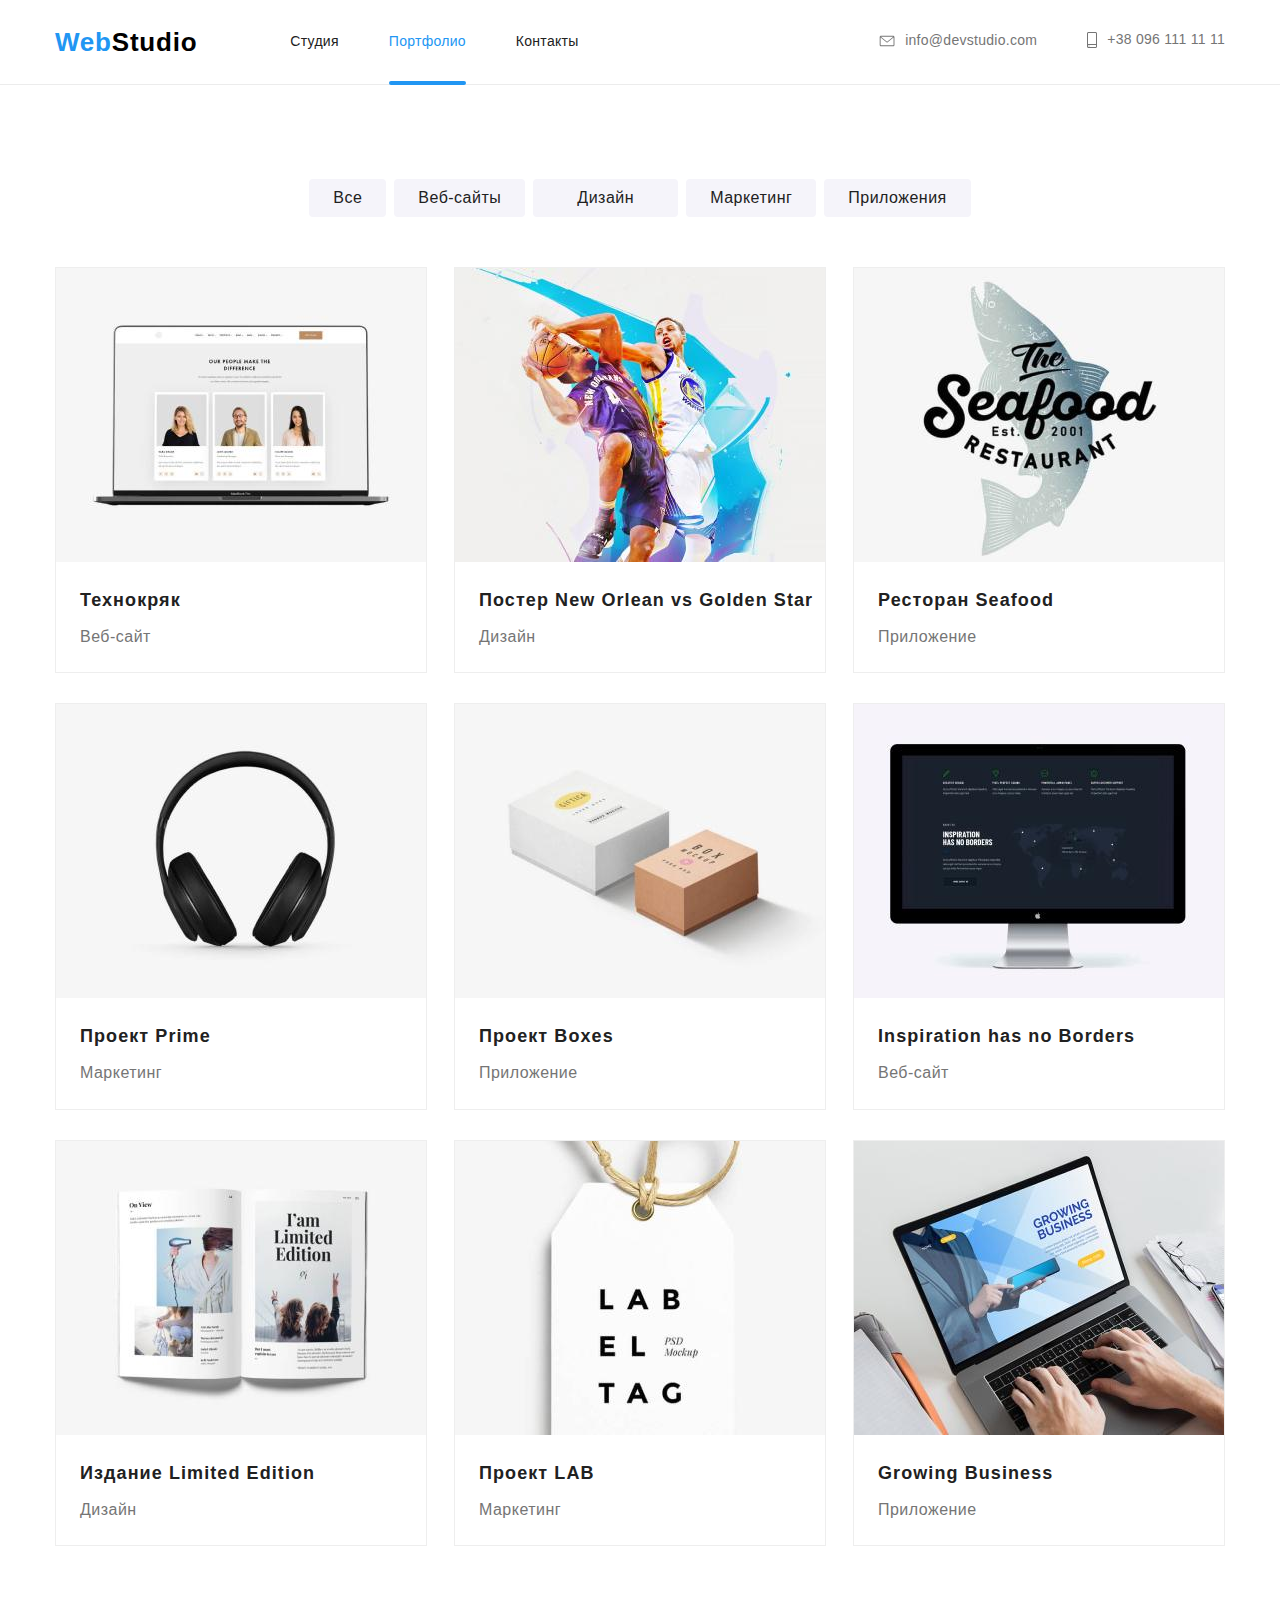
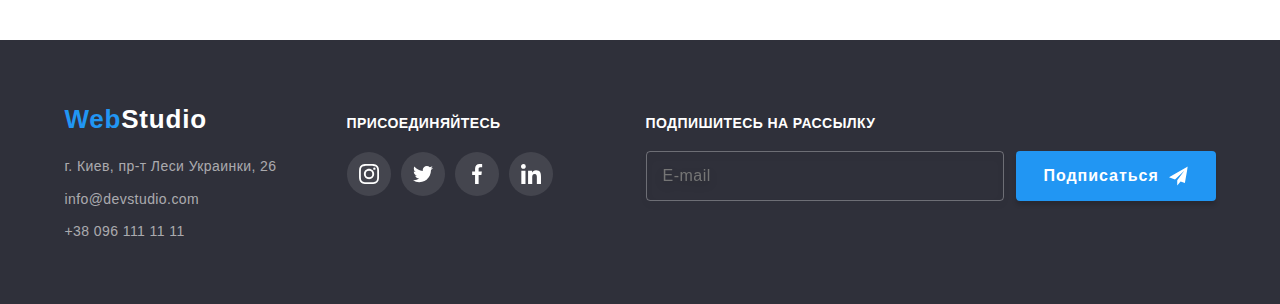
==== commit 938b9a04: "Виконано згідно техзавдання" ====
--- a/portfolio.html
+++ b/portfolio.html
@@ -13,8 +13,8 @@
       rel="stylesheet"
       href="https://cdnjs.cloudflare.com/ajax/libs/modern-normalize/1.0.0/modern-normalize.min.css"
     />
-    <!-- <link rel="stylesheet" href="./css/main.min.css" /> -->
-    <link rel="stylesheet" href="./css/styles.css" />
+    <link rel="stylesheet" href="./css/main.min.css" />
+    <!-- <link rel="stylesheet" href="./css/styles.css" /> -->
   </head>
   <body>
     <!-- Header -->
--- a/css/main.min.css
+++ b/css/main.min.css
@@ -1,2 +1,2 @@
-:root{--primary-text-color: #757575;--secondary-text-color: #ffffff;--title-text-color: #212121;--accent-color: #2196f3;--background-hero: #2f303a;--background-footer: #2f303a;--background-ourteam: #f5f4fa;--fill-icon-social: #afb1b8}body{font-family:"Roboto", "Raleway", sans-serif;color:#757575;background-color:#ffffff;font-style:normal}ul{list-style:none;padding:0;margin:0}button{cursor:pointer}h1,h2,h3,p{margin:0;padding:0}img{display:block;max-width:100%;height:auto;margin:0px}.container{width:1200px;margin:0 auto;padding:0px 15px}.header{max-width:1600px;border-bottom:1px solid #ececec}.header-container{display:flex;align-items:center;padding:0px 15px}.header-nav{display:flex;align-items:center}.site-nav{display:flex;align-items:center}.header-item{margin-right:50px}.header-item:first-child{margin-left:93px}.contact-item{margin-left:50px;padding-top:32px;padding-bottom:32px}.contact-item:first-child{margin-left:0}.contact{display:flex;margin-left:auto;align-items:center}.site-nav .link.current{position:relative;padding:32px 0px;color:var(--accent-color)}.site-nav .link.current::after{position:absolute;bottom:-3px;left:0px;content:"";width:100%;height:4px;background-color:var(--accent-color);border-radius:2px;opacity:1;transition-duration:250ms;transition-timing-function:cubic-bezier(0.4, 0, 0.2, 1)}.site-nav .link{color:var(--title-text-color);font-weight:500;font-size:14px;line-height:1.14;letter-spacing:0.02em;color:var(--title-text-color);text-decoration:none;display:block;transition-property:color, background-color;transition-duration:250ms;transition-timing-function:cubic-bezier(0.4, 0, 0.2, 1)}.site-nav .link:hover,.site-nav .link:focus{color:var(--accent-color)}.contact .link{display:inline-flex;align-items:center;color:var(--primary-text-color);font-style:normal;font-weight:500;font-size:14px;line-height:1.14;letter-spacing:0.02em;text-decoration:none;transition-property:color;transition-duration:250ms;transition-timing-function:cubic-bezier(0.4, 0, 0.2, 1)}.contact-icon{margin-right:10px;fill:var(--primary-text-color)}.contact .link:hover .contact-icon,.contact .link:focus .contact-icon{fill:var(--accent-color)}.contact .link:hover,.contact .link:focus{color:var(--accent-color)}.nav-logo{font-family:"Raleway", sans-serif;font-weight:bold;font-size:26px;line-height:1.19;letter-spacing:0.03em;text-decoration:none;color:#000000;text-decoration:none;display:block}.web{font-family:"Raleway", sans-serif;font-weight:bold;font-size:26px;line-height:1.19;letter-spacing:0.03em;text-decoration:none;color:var(--accent-color);text-decoration:none}.section{max-width:1600px;padding:94px 0px}.section.work{padding-top:0px}.hero-sec{max-width:1600px;max-height:600px;text-align:center;padding:200px 0px;background-color:#c4c4c4;background-image:linear-gradient(rgba(47,48,58,0.4), rgba(47,48,58,0.4)),url(../images/images-decoration/Img-hero.jpg);background-size:cover;background-position:center;background-repeat:no-repeat}.hero-sec .button{padding:10px 32px;box-shadow:0px 4px 4px rgba(0,0,0,0.15);color:var(--secondary-text-color);text-align:center;letter-spacing:0.06em;min-width:200px;height:50px;background-color:var(--accent-color)}.hero-title{font-weight:900;font-size:44px;line-height:1.36;letter-spacing:0.06em;text-transform:uppercase;color:var(--secondary-text-color);margin-bottom:30px}.list{display:flex;padding:0;margin:0;list-style:none;justify-content:center}.list-item{max-width:270px;margin-right:30px;margin-bottom:9px}.list-item.item{margin-bottom:0px}.list-item:nth-child(4){margin-right:0px}.address-list>.list-item:nth-child(3){margin-bottom:0px}.list-item-icons{display:flex;align-items:center;justify-content:center;width:270px;height:120px;background-color:#f5f4fa;border-radius:4px;margin-bottom:30px}.list-text{width:270px}.list-text.details{margin-right:14px}.list-text.punctuality{margin-right:46px}.list-text.planing{margin-right:30px}.advantages-title{margin-bottom:10px;font-weight:bold;font-size:14px;line-height:1.14;letter-spacing:0.03em;text-transform:uppercase;color:var(--title-text-color);margin-top:10px}.advantages-title:first-child{margin-top:0px}.advantages-text{font-size:14px;line-height:1.71;letter-spacing:0.03em;color:var(--primary-text-color)}.work-title{font-weight:bold;font-size:36px;line-height:1.17;letter-spacing:0.03em;color:var(--title-text-color);text-align:center;margin-bottom:50px}.examples{display:flex;justify-content:space-between}.card{position:relative}.card-thumb{display:flex;justify-content:center;position:absolute;bottom:0px;left:0px;width:100%;background:rgba(47,48,58,0.8)}.card-title{font-style:normal;font-weight:bold;font-size:14px;line-height:1.14;letter-spacing:0.03em;text-transform:uppercase;color:#ffffff;padding:27px 0px}.team-title{font-weight:bold;font-size:36px;line-height:1.17;letter-spacing:0.03em;color:var(--title-text-color);text-align:center;margin-bottom:50px}.team-names{font-weight:500;font-size:16px;line-height:1.19;letter-spacing:0.03em;color:var(--title-text-color);height:19px;margin-top:30px;margin-bottom:10px}.team-names.first{min-width:151px;text-align:center}.team-names.second{min-width:109px;text-align:center}.team-names.third{min-width:137px;margin-left:67px;margin-right:66px}.team-names.fourth{min-width:134px;text-align:center}.team-text{font-size:16px;line-height:1.19;letter-spacing:0.03em;color:var(--primary-text-color);margin-bottom:0}.team-text.first{min-width:130px;text-align:center}.team-text.second{min-width:147px;text-align:center}.team-text.third{min-width:76px;margin-left:97px;margin-right:97px}.team-text.fourth{min-width:87px;text-align:center}.team{background-color:var(--background-ourteam)}.team-list{display:flex;justify-content:space-between;padding:0;margin:0;list-style:none}.team-item{padding:0;margin:0;list-style:none;flex-basis:calc(100 / 3);background:#ffffff;box-shadow:0px 1px 3px rgba(0,0,0,0.12),0px 1px 1px rgba(0,0,0,0.14),0px 2px 1px rgba(0,0,0,0.2);border-radius:0px 0px 4px 4px}.team-item:first-child{margin-left:0}.team-socials{display:flex;padding:16px 32px 30px 32px}.socials{margin-right:10px}.social-link{display:inline-flex;align-items:center;justify-content:center;width:44px;height:44px;background-color:var(--secondary-text-color);border-radius:50%;transition-property:background-color;transition-duration:250ms;transition-timing-function:cubic-bezier(0.4, 0, 0.2, 1)}.social-link:hover,.social-link:focus{background-color:var(--accent-color);fill:var(--secondary-text-color)}.social-icon{fill:var(--fill-icon-social);transition-property:fill;transition-duration:250ms;transition-timing-function:cubic-bezier(0.4, 0, 0.2, 1)}.social-link:hover .social-icon,.social-link:focus .social-icon{fill:var(--secondary-text-color)}.clients-title{font-weight:bold;font-size:36px;line-height:1.17;letter-spacing:0.03em;color:var(--title-text-color);text-align:center;margin-bottom:50px}.clients-list{display:flex}.clients-item{margin-right:30px}.clients-thumb{display:flex;align-items:center;justify-content:center;width:170px;height:92px;background-color:var(--secondary-text-color)}.clients-link{display:inline-flex;padding:16px 32px;border:1px solid #afb1b8;box-sizing:border-box;border-radius:4px;transition-property:border;transition-duration:250ms;transition-timing-function:cubic-bezier(0.4, 0, 0.2, 1)}.clients-link:hover,.clients-link:focus{border:1px solid var(--accent-color)}.clients-icon{fill:#afb1b8;transition-property:fill;transition-duration:250ms;transition-timing-function:cubic-bezier(0.4, 0, 0.2, 1)}.clients-link:hover .clients-icon{fill:var(--accent-color)}.footer-logo{display:block;margin-bottom:20px;font-family:"Raleway", sans-serif;font-weight:bold;font-size:26px;line-height:1.19;letter-spacing:0.03em;color:var(--secondary-text-color);text-decoration:none}.footer{display:flex;background-color:var(--background-footer);padding-top:60px;padding-bottom:60px;max-width:1600px}.address-list .address-link{font-style:normal;font-weight:normal;font-size:14px;line-height:1.71;letter-spacing:0.03em;color:rgba(255,255,255,0.6);text-decoration:none;transition-property:color;transition-duration:250ms;transition-timing-function:cubic-bezier(0.4, 0, 0.2, 1)}.address-list>.list-item{margin-right:0px}.address-link{display:block}.address-list .address-link:hover,.address-list .address-link:focus{color:var(--accent-color)}.footer-container{display:flex;align-items:baseline;margin:0 auto;max-width:1200px;padding-left:15px;padding-right:15px}.footer-connection{width:206px;height:80px;margin-left:70px}.connection-title{margin-bottom:20px;font-weight:700;font-size:14px;line-height:1.14;letter-spacing:0.03em;text-transform:uppercase;color:var(--secondary-text-color)}.social-items{display:flex}.socials{margin-right:10px}.socials:last-child{margin:0}.social-link{display:inline-flex;align-items:center;justify-content:center;width:44px;height:44px;background-color:rgba(255,255,255,0.1);border-radius:50%}.backdrop{position:fixed;top:0;left:0;width:100%;height:100%;background:rgba(0,0,0,0.2);transition:opacity 250ms cubic-bezier(0.4, 0, 0.2, 1),visibility 250ms cubic-bezier(0.4, 0, 0.2, 1)}.backdrop.is-hidden{opacity:0;visibility:hidden;pointer-events:none}.backdrop.is-hidden .modal{transform:scale(2)}.modal{position:absolute;top:50%;left:50%;padding:40px;transform:translate(-50%, -50%);width:528px;height:581px;background-color:var(--secondary-text-color);border-radius:4px;transition:transform 250ms cubic-bezier(0.4, 0, 0.2, 1)}.close-button{position:absolute;top:8px;right:8px;display:flex;align-items:center;justify-content:center;border-radius:50%;cursor:pointer;width:30px;height:30px;background-color:#ffffff;border:1px solid #999999}.close-button:hover,.close-button:focus{border-radius:50%;fill:var(--accent-color);border-color:transparent;box-shadow:0px 3px 1px rgba(0,0,0,0.1),0px 1px 2px rgba(0,0,0,0.08),0px 2px 2px rgba(0,0,0,0.12)}.icon-close{width:18px;height:18px;justify-content:center;align-items:center;transition-property:fill;transition-duration:250ms;transition-timing-function:cubic-bezier(0.4, 0, 0.2, 1)}.modal-thumb{display:flex;flex-direction:column}.modal-title{font-style:normal;font-weight:bold;font-size:20px;line-height:1.15;text-align:center;letter-spacing:0.01em;color:var(--title-text-color);margin-top:0px;margin-bottom:12px}.modal-form{display:flex;flex-direction:column;width:auto;height:auto;position:relative}.label-fild-thumb{margin-bottom:10px}.label-fild-thumb:nth-child(4){margin-bottom:20px}.label-fild{display:block;position:relative}.label-name{display:block;font-style:normal;font-weight:normal;font-size:12px;line-height:14px;letter-spacing:0.01em;color:var(--primary-text-color);margin-bottom:4px}.label-input{width:100%;height:40px;border:1px solid rgba(33,33,33,0.2);box-sizing:border-box;border-radius:4px;padding-left:42px}.label-input:hover,.label-input:focus,.label-input:active{cursor:pointer;outline:none;border:1px solid var(--accent-color);transition:border 250ms cubic-bezier(0.4, 0, 0.2, 1)}.label-input:hover ~ .label-icon,.label-input:focus ~ .label-icon{cursor:pointer;fill:var(--accent-color)}.modal-textarea{width:100%;height:120px;font-style:normal;font-weight:normal;font-size:12px;line-height:1.17;letter-spacing:0.01em;color:rgba(117,117,117,0.5);border:1px solid rgba(33,33,33,0.2);box-sizing:border-box;border-radius:4px;padding:12px 16px;resize:none}.modal-textarea:hover,.modal-textarea:focus,.modal-textarea:active{cursor:pointer;outline:none;border:1px solid var(--accent-color);transition:border 250ms cubic-bezier(0.4, 0, 0.2, 1)}.modal-icon{position:absolute;height:18px;width:18px;left:12px;top:50%}.label-checkbox-thumb{text-align:center}.label-checkbox{display:inline-block;text-align:center;position:relative;font-style:normal;font-weight:normal;text-align:center;font-size:14px;line-height:1.71;letter-spacing:0.03em;color:var(--primary-text-color)}.modal-form-checkbox{position:absolute;width:1px;height:1px;margin:-1px;border:0;padding:0;clip:rect(0 0 0 0);overflow:hidden}.modal-button-send-thumb{margin-top:30px}.modal-button-send{display:flex;justify-content:center}.modal-form-button{font-style:normal;font-weight:bold;font-size:16px;line-height:30px;text-align:center;letter-spacing:0.06em;width:200px;height:50px;color:var(--secondary-text-color);background-color:var(--accent-color);border:none;box-shadow:0px 4px 4px rgba(0,0,0,0.15);border-radius:4px;padding:10px 0px;transition-property:border;transition-duration:250ms;transition-timing-function:cubic-bezier(0.4, 0, 0.2, 1)}.checkbox-link{color:var(--accent-color);text-decoration:underline}.checkbox-icon{display:inline-block;width:16px;height:15px;border:2px solid var(--title-text-color);border-radius:2px}.modal-form-checkbox:checked+.checkbox-icon{border-color:var(--accent-color);background-color:var(--accent-color);background-image:url("../images/images-decoration/icon-check.svg");background-size:contain;background-origin:border-box}.form-thumb{display:inline-flex}.footer-social-icon{fill:var(--secondary-text-color)}.footer-form{display:inline-flex;align-items:baseline;flex-wrap:wrap;width:570px;height:86px;margin-left:93px}.footer-form-fild{display:inline-flex;align-items:center;justify-content:center}.footer-form-icon{height:24px;width:24px;margin-left:10px}.form-title{display:block;font-style:normal;font-weight:bold;font-size:14px;line-height:16px;letter-spacing:0.03em;text-transform:uppercase;color:var(--secondary-text-color);margin-bottom:20px;padding-top:15px}.footer-form-input{outline:none;font-style:normal;font-weight:400;font-size:16px;line-height:1.25;display:flex;align-items:center;letter-spacing:0.03em;color:rgba(255,255,255,0.6);width:358px;height:50px;padding:15px 16px;margin-right:12px;color:var(--title--text-color);background:none;border:1px solid rgba(255,255,255,0.3);box-sizing:border-box;filter:drop-shadow(0px 4px 4px rgba(0,0,0,0.15));border-radius:4px;transition:border 250ms cubic-bezier(0.4, 0, 0.2, 1)}.footer-form-input:hover,.footer-form-input:focus{border:1px solid var(--accent-color);transition:border 250ms cubic-bezier(0.4, 0, 0.2, 1)}.footer-form-button{display:flex;align-items:center;font-style:normal;font-weight:bold;font-size:16px;line-height:30px;text-align:center;letter-spacing:0.06em;width:200px;height:50px;color:var(--secondary-text-color);background-color:var(--accent-color);border:none;box-shadow:0px 4px 4px rgba(0,0,0,0.15);border-radius:4px;padding:10px 28px;transition-property:border;transition-duration:250ms;transition-timing-function:cubic-bezier(0.4, 0, 0.2, 1)}
+:root{--primary-text-color: #757575;--secondary-text-color: #ffffff;--title-text-color: #212121;--accent-color: #2196f3;--background-hero: #2f303a;--background-footer: #2f303a;--background-ourteam: #f5f4fa;--fill-icon-social: #afb1b8}body{font-family:"Roboto", "Raleway", sans-serif;color:#757575;background-color:#ffffff;font-style:normal}ul{list-style:none;padding:0;margin:0}button{cursor:pointer}h1,h2,h3,p{margin:0;padding:0}img{display:block;max-width:100%;height:auto;margin:0px}.container{width:1200px;margin:0 auto;padding:0px 15px}.header{max-width:1600px;border-bottom:1px solid #ececec}.header-container{display:flex;align-items:center;padding:0px 15px}.header-nav{display:flex;align-items:center}.site-nav{display:flex;align-items:center}.header-item{margin-right:50px}.header-item:first-child{margin-left:93px}.contact-item{margin-left:50px;padding-top:32px;padding-bottom:32px}.contact-item:first-child{margin-left:0}.contact{display:flex;margin-left:auto;align-items:center}.site-nav .link.current{position:relative;padding:32px 0px;color:var(--accent-color)}.site-nav .link.current::after{position:absolute;bottom:-3px;left:0px;content:"";width:100%;height:4px;background-color:var(--accent-color);border-radius:2px;opacity:1;transition-duration:250ms;transition-timing-function:cubic-bezier(0.4, 0, 0.2, 1)}.site-nav .link{color:var(--title-text-color);font-weight:500;font-size:14px;line-height:1.14;letter-spacing:0.02em;color:var(--title-text-color);text-decoration:none;display:block;transition-property:color, background-color;transition-duration:250ms;transition-timing-function:cubic-bezier(0.4, 0, 0.2, 1)}.site-nav .link:hover,.site-nav .link:focus{color:var(--accent-color)}.contact .link{display:inline-flex;align-items:center;color:var(--primary-text-color);font-style:normal;font-weight:500;font-size:14px;line-height:1.14;letter-spacing:0.02em;text-decoration:none;transition-property:color;transition-duration:250ms;transition-timing-function:cubic-bezier(0.4, 0, 0.2, 1)}.contact-icon{margin-right:10px;fill:var(--primary-text-color)}.contact .link:hover .contact-icon,.contact .link:focus .contact-icon{fill:var(--accent-color)}.contact .link:hover,.contact .link:focus{color:var(--accent-color)}.nav-logo{font-family:"Raleway", sans-serif;font-weight:bold;font-size:26px;line-height:1.19;letter-spacing:0.03em;text-decoration:none;color:#000000;text-decoration:none;display:block}.web{font-family:"Raleway", sans-serif;font-weight:bold;font-size:26px;line-height:1.19;letter-spacing:0.03em;text-decoration:none;color:var(--accent-color);text-decoration:none}.section{max-width:1600px;padding:94px 0px}.section.work{padding-top:0px}.hero-sec{max-width:1600px;max-height:600px;text-align:center;padding:200px 0px;background-color:#c4c4c4;background-image:linear-gradient(rgba(47,48,58,0.4), rgba(47,48,58,0.4)),url(../images/images-decoration/Img-hero.jpg);background-size:cover;background-position:center;background-repeat:no-repeat}.hero-sec .button{padding:10px 32px;box-shadow:0px 4px 4px rgba(0,0,0,0.15);color:var(--secondary-text-color);text-align:center;letter-spacing:0.06em;min-width:200px;height:50px;background-color:var(--accent-color)}.hero-title{font-weight:900;font-size:44px;line-height:1.36;letter-spacing:0.06em;text-transform:uppercase;color:var(--secondary-text-color);margin-bottom:30px}.list{display:flex;padding:0;margin:0;list-style:none;justify-content:center}.list__item{max-width:270px;margin-right:30px;margin-bottom:0px}.list__item:nth-child(4){margin-right:0px}.address-list>.list__item:nth-child(3){margin-bottom:0px}.list__item-icons{display:flex;align-items:center;justify-content:center;width:270px;height:120px;background-color:#f5f4fa;border-radius:4px;margin-bottom:30px}.list-text{width:270px}.list-text.details{margin-right:14px}.list-text.punctuality{margin-right:46px}.list-text.planing{margin-right:30px}.list__advantages-title{margin-bottom:10px;font-weight:bold;font-size:14px;line-height:1.14;letter-spacing:0.03em;text-transform:uppercase;color:var(--title-text-color);margin-top:10px}.list__advantages-title:first-child{margin-top:0px}.list__advantages-text{font-size:14px;line-height:1.71;letter-spacing:0.03em;color:var(--primary-text-color)}.work-title{font-weight:bold;font-size:36px;line-height:1.17;letter-spacing:0.03em;color:var(--title-text-color);text-align:center;margin-bottom:50px}.work-examples__examples{display:flex;justify-content:space-between}.work-examples__card{position:relative}.card-thumb{display:flex;justify-content:center;position:absolute;bottom:0px;left:0px;width:100%;background:rgba(47,48,58,0.8)}.work-examples__card-title{font-style:normal;font-weight:bold;font-size:14px;line-height:1.14;letter-spacing:0.03em;text-transform:uppercase;color:#ffffff;padding:27px 0px}.team-title{font-weight:bold;font-size:36px;line-height:1.17;letter-spacing:0.03em;color:var(--title-text-color);text-align:center;margin-bottom:50px}.team-list__team-names{font-weight:500;font-size:16px;line-height:1.19;letter-spacing:0.03em;color:var(--title-text-color);height:19px;margin-top:30px;margin-bottom:10px}.team-list__team-names.first{min-width:151px;text-align:center}.team-list__team-names.second{min-width:109px;text-align:center}.team-list__team-names.third{min-width:137px;margin-left:67px;margin-right:66px}.team-list__team-names.fourth{min-width:134px;text-align:center}.team-list__team-text{font-size:16px;line-height:1.19;letter-spacing:0.03em;color:var(--primary-text-color);margin-bottom:0}.team-list__team-text.first{min-width:130px;text-align:center}.team-list__team-text.second{min-width:147px;text-align:center}.team-list__team-text.third{min-width:76px;margin-left:97px;margin-right:97px}.team-list__team-text.fourth{min-width:87px;text-align:center}.team{background-color:var(--background-ourteam)}.team-list{display:flex;justify-content:space-between;padding:0;margin:0;list-style:none}.team-list__item{padding:0;margin:0;list-style:none;flex-basis:calc(100 / 3);background:#ffffff;box-shadow:0px 1px 3px rgba(0,0,0,0.12),0px 1px 1px rgba(0,0,0,0.14),0px 2px 1px rgba(0,0,0,0.2);border-radius:0px 0px 4px 4px}.team-list__item:first-child{margin-left:0}.team-socials{display:flex;padding:16px 32px 30px 32px}.team-socials__socials{margin-right:10px}.team-socials__socials:nth-child(4){margin-right:0px}.team-socials__social-link{display:inline-flex;align-items:center;justify-content:center;width:44px;height:44px;background-color:var(--secondary-text-color);border-radius:50%;transition-property:background-color;transition-duration:250ms;transition-timing-function:cubic-bezier(0.4, 0, 0.2, 1)}.team-socials__social-link:hover,.team-socials__social-link:focus{background-color:var(--accent-color);fill:var(--secondary-text-color)}.team-socials__social-icon{fill:var(--fill-icon-social);transition-property:fill;transition-duration:250ms;transition-timing-function:cubic-bezier(0.4, 0, 0.2, 1)}.team-socials__social-link:hover .team-socials__social-icon,.team-socials__social-link:focus .team-socials__social-icon{fill:var(--secondary-text-color)}.clients-title{font-weight:bold;font-size:36px;line-height:1.17;letter-spacing:0.03em;color:var(--title-text-color);text-align:center;margin-bottom:50px}.clients-list{display:flex}.clients-list__clients-item{margin-right:30px}.clients-list__clients-item:nth-child(6){margin-right:0px}.clients-list__clients-thumb{display:flex;align-items:center;justify-content:center;width:170px;height:92px;background-color:var(--secondary-text-color)}.clients-list__clients-link{display:inline-flex;padding:16px 32px;border:1px solid #afb1b8;box-sizing:border-box;border-radius:4px;transition-property:border;transition-duration:250ms;transition-timing-function:cubic-bezier(0.4, 0, 0.2, 1)}.clients-list__clients-link:hover,.clients-list__clients-link:focus{border:1px solid var(--accent-color)}.clients-list__clients-icon{fill:#afb1b8;transition-property:fill;transition-duration:250ms;transition-timing-function:cubic-bezier(0.4, 0, 0.2, 1)}.clients-list__clients-link:hover .clients-list__clients-icon{fill:var(--accent-color)}.footer-logo{display:block;margin-bottom:20px;font-family:"Raleway", sans-serif;font-weight:bold;font-size:26px;line-height:1.19;letter-spacing:0.03em;color:var(--secondary-text-color);text-decoration:none}.footer{display:flex;background-color:var(--background-footer);padding-top:60px;padding-bottom:60px;max-width:1600px}.address-list .address-link{font-style:normal;font-weight:normal;font-size:14px;line-height:1.71;letter-spacing:0.03em;color:rgba(255,255,255,0.6);text-decoration:none;transition-property:color;transition-duration:250ms;transition-timing-function:cubic-bezier(0.4, 0, 0.2, 1)}.address-list>.list-item{margin-right:0px;margin-bottom:9px}.address-list>.list-item.list-item:nth-child(3){margin-bottom:0px}.address-link{display:block}.address-list .address-link:hover,.address-list .address-link:focus{color:var(--accent-color)}.footer-container{display:flex;align-items:baseline;margin:0 auto;max-width:1200px;padding-left:15px;padding-right:15px}.footer-connection{width:206px;height:80px;margin-left:70px}.connection-title{margin-bottom:20px;font-weight:700;font-size:14px;line-height:1.14;letter-spacing:0.03em;text-transform:uppercase;color:var(--secondary-text-color)}.social-items{display:flex}.socials{margin-right:10px}.socials:last-child{margin:0}.social-link{display:inline-flex;align-items:center;justify-content:center;width:44px;height:44px;background-color:rgba(255,255,255,0.1);border-radius:50%}.social-link:hover,.social-link:focus{background-color:var(--accent-color);transition-duration:250ms;transition-timing-function:cubic-bezier(0.4, 0, 0.2, 1)}.footer-social-icon{fill:var(--secondary-text-color)}.backdrop{position:fixed;top:0;left:0;width:100%;height:100%;background:rgba(0,0,0,0.2);transition:opacity 250ms cubic-bezier(0.4, 0, 0.2, 1),visibility 250ms cubic-bezier(0.4, 0, 0.2, 1)}.backdrop.is-hidden{opacity:0;visibility:hidden;pointer-events:none}.backdrop.is-hidden .modal{transform:scale(2)}.modal{position:absolute;top:50%;left:50%;padding:40px;transform:translate(-50%, -50%);width:528px;height:581px;background-color:var(--secondary-text-color);border-radius:4px;transition:transform 250ms cubic-bezier(0.4, 0, 0.2, 1)}.close-button{position:absolute;top:8px;right:8px;display:flex;align-items:center;justify-content:center;border-radius:50%;cursor:pointer;width:30px;height:30px;background-color:#ffffff;border:1px solid #999999}.close-button:hover,.close-button:focus{border-radius:50%;fill:var(--accent-color);border-color:transparent;box-shadow:0px 3px 1px rgba(0,0,0,0.1),0px 1px 2px rgba(0,0,0,0.08),0px 2px 2px rgba(0,0,0,0.12)}.icon-close{width:18px;height:18px;justify-content:center;align-items:center;transition-property:fill;transition-duration:250ms;transition-timing-function:cubic-bezier(0.4, 0, 0.2, 1)}.modal-thumb{display:flex;flex-direction:column}.modal-title{font-style:normal;font-weight:bold;font-size:20px;line-height:1.15;text-align:center;letter-spacing:0.01em;color:var(--title-text-color);margin-top:0px;margin-bottom:12px}.modal-form{display:flex;flex-direction:column;width:auto;height:auto;position:relative}.label-fild-thumb{margin-bottom:10px}.label-fild-thumb:nth-child(4){margin-bottom:20px}.label-fild{display:block;position:relative}.label-name{display:block;font-style:normal;font-weight:normal;font-size:12px;line-height:14px;letter-spacing:0.01em;color:var(--primary-text-color);margin-bottom:4px}.label-input{width:100%;height:40px;border:1px solid rgba(33,33,33,0.2);box-sizing:border-box;border-radius:4px;padding-left:42px}.label-input:hover,.label-input:focus,.label-input:active{cursor:pointer;outline:none;border:1px solid var(--accent-color);transition:border 250ms cubic-bezier(0.4, 0, 0.2, 1)}.label-input:hover ~ .label-icon,.label-input:focus ~ .label-icon{cursor:pointer;fill:var(--accent-color)}.modal-textarea{width:100%;height:120px;font-style:normal;font-weight:normal;font-size:12px;line-height:1.17;letter-spacing:0.01em;color:rgba(117,117,117,0.5);border:1px solid rgba(33,33,33,0.2);box-sizing:border-box;border-radius:4px;padding:12px 16px;resize:none}.modal-textarea:hover,.modal-textarea:focus,.modal-textarea:active{cursor:pointer;outline:none;border:1px solid var(--accent-color);transition:border 250ms cubic-bezier(0.4, 0, 0.2, 1)}.modal-icon{position:absolute;height:18px;width:18px;left:12px;top:50%}.label-checkbox-thumb{text-align:center}.label-checkbox{display:inline-block;text-align:center;position:relative;font-style:normal;font-weight:normal;text-align:center;font-size:14px;line-height:1.71;letter-spacing:0.03em;color:var(--primary-text-color)}.modal-form-checkbox{position:absolute;width:1px;height:1px;margin:-1px;border:0;padding:0;clip:rect(0 0 0 0);overflow:hidden}.modal-button-send-thumb{margin-top:30px}.modal-button-send{display:flex;justify-content:center}.modal-form-button{font-style:normal;font-weight:bold;font-size:16px;line-height:30px;text-align:center;letter-spacing:0.06em;width:200px;height:50px;color:var(--secondary-text-color);background-color:var(--accent-color);border:none;box-shadow:0px 4px 4px rgba(0,0,0,0.15);border-radius:4px;padding:10px 0px;transition-property:border;transition-duration:250ms;transition-timing-function:cubic-bezier(0.4, 0, 0.2, 1)}.checkbox-link{color:var(--accent-color);text-decoration:underline}.checkbox-icon{display:inline-block;width:16px;height:15px;border:2px solid var(--title-text-color);border-radius:2px}.modal-form-checkbox:checked+.checkbox-icon{border-color:var(--accent-color);background-color:var(--accent-color);background-image:url("../images/images-decoration/icon-check.svg");background-size:contain;background-origin:border-box}.form-thumb{display:inline-flex}.footer-social-icon{fill:var(--secondary-text-color)}.footer-form{display:inline-flex;align-items:baseline;flex-wrap:wrap;width:570px;height:86px;margin-left:93px}.footer-form-fild{display:inline-flex;align-items:center;justify-content:center}.footer-form-icon{height:24px;width:24px;margin-left:10px}.form-title{display:block;font-style:normal;font-weight:bold;font-size:14px;line-height:16px;letter-spacing:0.03em;text-transform:uppercase;color:var(--secondary-text-color);margin-bottom:20px;padding-top:15px}.footer-form-input{outline:none;font-style:normal;font-weight:400;font-size:16px;line-height:1.25;display:flex;align-items:center;letter-spacing:0.03em;color:rgba(255,255,255,0.6);width:358px;height:50px;padding:15px 16px;margin-right:12px;color:var(--title--text-color);background:none;border:1px solid rgba(255,255,255,0.3);box-sizing:border-box;filter:drop-shadow(0px 4px 4px rgba(0,0,0,0.15));border-radius:4px;transition:border 250ms cubic-bezier(0.4, 0, 0.2, 1)}.footer-form-input:hover,.footer-form-input:focus{border:1px solid var(--accent-color);transition:border 250ms cubic-bezier(0.4, 0, 0.2, 1)}.footer-form-button{display:flex;align-items:center;font-style:normal;font-weight:bold;font-size:16px;line-height:30px;text-align:center;letter-spacing:0.06em;width:200px;height:50px;color:var(--secondary-text-color);background-color:var(--accent-color);border:none;box-shadow:0px 4px 4px rgba(0,0,0,0.15);border-radius:4px;padding:10px 28px;transition-property:border;transition-duration:250ms;transition-timing-function:cubic-bezier(0.4, 0, 0.2, 1)}.button{display:inline-block;border-radius:4px;height:38px;padding:6px 22px;color:var(--title-text-color);text-align:center;letter-spacing:0.03em;background-color:var(--background-ourteam);border-color:transparent;transition-property:color, background-color, border-color, box-shadow;transition-duration:250ms;transition-timing-function:cubic-bezier(0.4, 0, 0.2, 1)}.button:hover,.button:focus{color:var(--secondary-text-color);background-color:var(--accent-color);border-color:transparent;box-shadow:0px 3px 1px rgba(0,0,0,0.1),0px 1px 2px rgba(0,0,0,0.08),0px 2px 2px rgba(0,0,0,0.12)}.buttons-list{display:flex;justify-content:center;margin-bottom:50px}.buttons-list .button.all{min-width:73px}.buttons-list .button.sites{min-width:128px}.buttons-list .button.designe{min-width:145px}.buttons-list .buttons-list .button.marketing{min-width:103px}.buttons-list .button.apps{min-width:130px}.buttons{margin-right:8px}.buttons:nth-child(5){margin-right:0px}.filter-subtitle{font-weight:bold;font-size:18px;line-height:2;letter-spacing:0.06em;color:var(--title-text-color);padding-top:20px;padding-left:24px;padding-bottom:4px}.filter-paragraph{font-size:16px;line-height:1.88;letter-spacing:0.03em;color:var(--primary-text-color);padding-top:0px;padding-left:24px;padding-right:24px;padding-bottom:20px}.filter-list{display:flex;padding:0;margin:0;list-style:none;flex-wrap:wrap;justify-content:space-between}.filter-item{padding:0;margin-bottom:30px;list-style:none;flex-basis:calc(100 / 3);background:#ffffff;border:1px solid #eeeeee}.filter-item>.filter.lessmargin{margin:18px}.filter-item:nth-child(n+7){margin:0px}.filter-item-link{display:block;text-decoration:none;transition-property:box-shadow;transition-duration:250ms;transition-timing-function:cubic-bezier(0.4, 0, 0.2, 1)}.filter-item-link:hover,.filter-item-link:focus{box-shadow:0px 1px 1px rgba(0,0,0,0.12),0px 4px 4px rgba(0,0,0,0.06),1px 4px 6px rgba(0,0,0,0.16)}.filter-item-link:hover .overlay-filter-item,.filter-item-link:focus .overlay-filter-item{transform:translateY(0)}.image-thumb{position:relative;overflow:hidden}.overlay-filter-item{position:absolute;top:0px;left:0px;width:100%;height:100%;padding:63px 24px;background-color:rgba(33,150,243,0.9);transform:translateY(100%);transition:transform 250ms cubic-bezier(0.4, 0, 0.2, 1)}.overlay-filter-item-text{font-style:normal;font-weight:normal;text-align:left;font-size:18px;line-height:1.56;letter-spacing:0.03em;color:var(--secondary-text-color)}
 /*# sourceMappingURL=main.min.css.map */